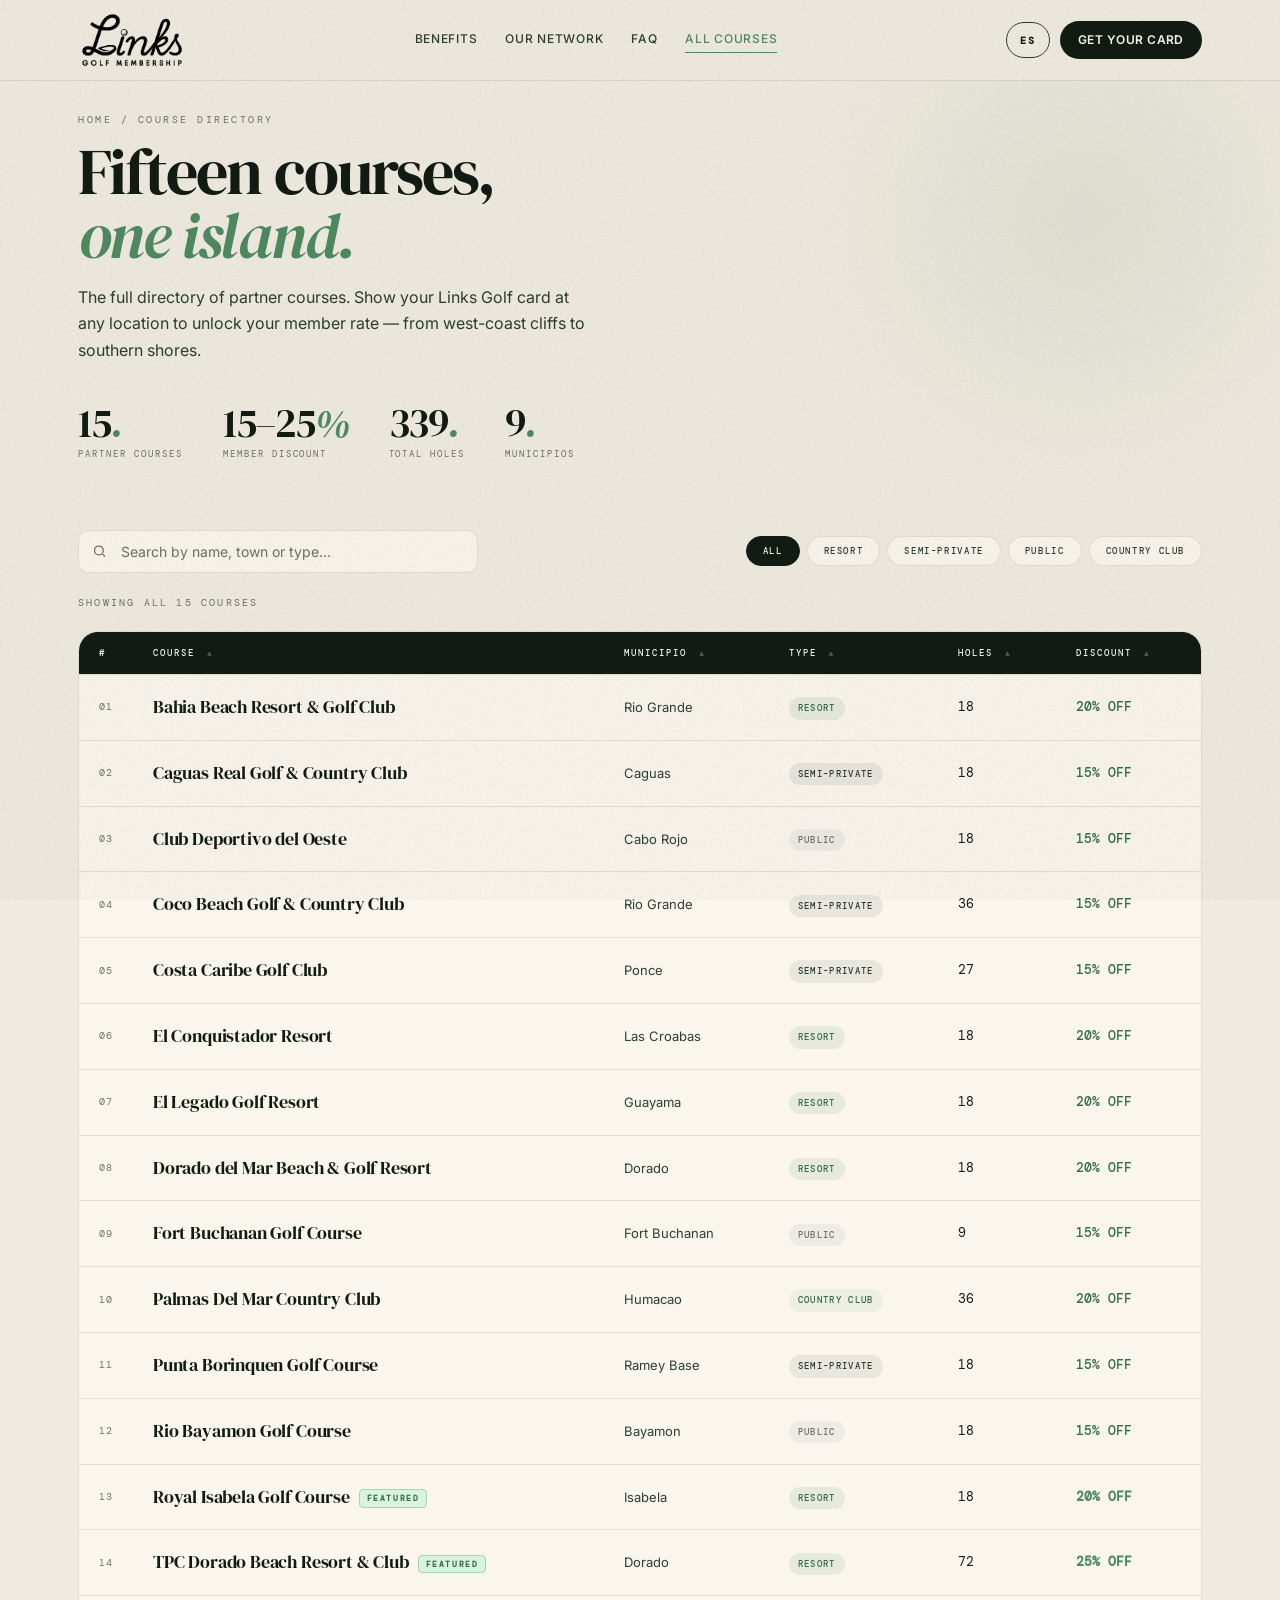
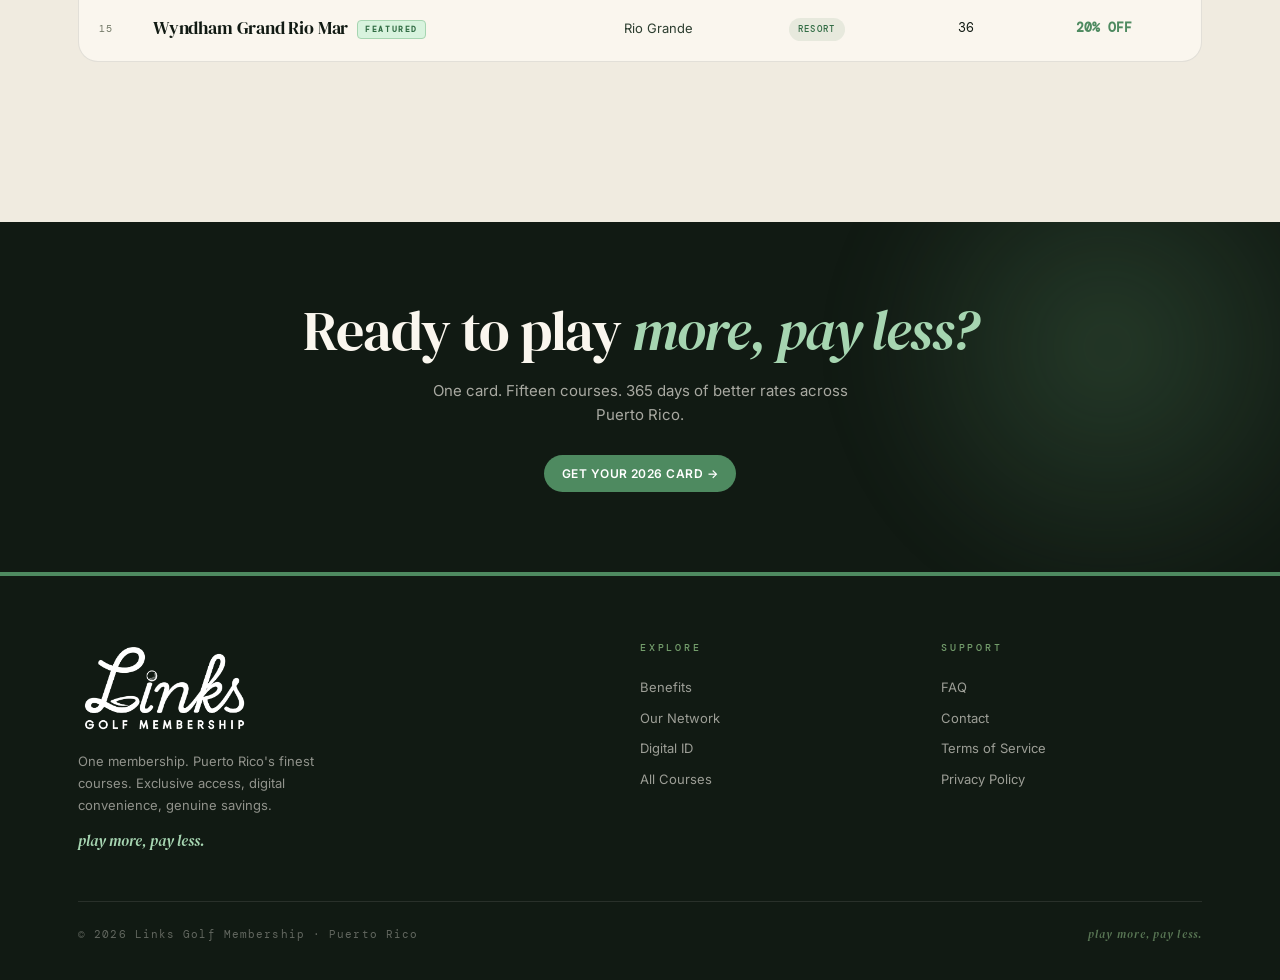
==== courses.html @ b8ec5606 "Tighten page-head spacing and note Stripe billing_details TODO - faq.html, courses.html: shrink .pag" ====
<!DOCTYPE html>
<html lang="en" data-i18n-title="doc.title.courses">
<head>
<meta charset="UTF-8"/>
<meta name="viewport" content="width=device-width, initial-scale=1, viewport-fit=cover"/>
<title>Courses · Links Golf Membership</title>
<link rel="preconnect" href="https://fonts.googleapis.com"/>
<link rel="preconnect" href="https://fonts.gstatic.com" crossorigin/>
<link href="https://fonts.googleapis.com/css2?family=DM+Serif+Display:ital@0;1&family=Inter:wght@300;400;500;600;700&family=DM+Mono:wght@400;500&display=swap" rel="stylesheet"/>
<link rel="stylesheet" href="mobile.css"/>
<style>
:root {
  --bg:         #f0ebe0;
  --bg2:        #e8e1d3;
  --cream:      #faf6ee;
  --ink:        #111a13;
  --ink-soft:   #2d3e30;
  --muted:      #6b7260;
  --line:       rgba(17,26,19,.10);
  --sage:       oklch(58% 0.09 152);
  --sage-2:     oklch(48% 0.09 152);
  --sage-light: oklch(83% 0.07 152);
  --sage-pale:  oklch(94% 0.04 152);
  --radius:     12px;
  --radius-lg:  20px;
  --f-display:  "DM Serif Display", Georgia, serif;
  --f-sans:     "Inter", system-ui, sans-serif;
  --f-mono:     "DM Mono", ui-monospace, monospace;
}
*,*::before,*::after { box-sizing: border-box; }
html,body { margin: 0; padding: 0; }
html { scroll-behavior: smooth; overflow-x: hidden; }
body { font-family: var(--f-sans); background: var(--bg); color: var(--ink); font-size: 15px; line-height: 1.6; overflow-x: hidden; -webkit-font-smoothing: antialiased; }
body::after { content: ""; position: fixed; inset: 0; pointer-events: none; z-index: 9999; opacity: .045; mix-blend-mode: multiply; background-image: url("data:image/svg+xml;utf8,<svg xmlns='http://www.w3.org/2000/svg' width='400' height='400'><filter id='n'><feTurbulence type='fractalNoise' baseFrequency='0.4' numOctaves='2' stitchTiles='stitch'/><feColorMatrix values='0 0 0 0 0 0 0 0 0 0 0 0 0 0 0 0 0 0 0.9 0'/></filter><rect width='100%' height='100%' filter='url(%23n)'/></svg>"); background-size: 400px 400px; }
h1,h2,h3,h4 { font-family: var(--f-display); font-weight: 400; letter-spacing: -.02em; color: var(--ink); margin: 0; text-wrap: balance; }
a { color: inherit; text-decoration: none; }
.wrap { max-width: 1180px; margin: 0 auto; padding: 0 28px; }
@media (max-width: 600px) { .wrap { padding: 0 18px; } }

/* NAV */
.nav { position: fixed; top: 0; left: 0; right: 0; z-index: 100; background: var(--bg); border-bottom: 1px solid var(--line); }
body { padding-top: 80px; }
.nav-inner { display: flex; align-items: center; justify-content: space-between; height: 80px; }
@media (max-width:600px) { body { padding-top: 68px; } .nav-inner { height: 68px; } }
.logo-img { height: 60px; width: auto; display: block; max-width: 240px; object-fit: contain; }
@media (max-width:600px) { .logo-img { height: 48px; max-width: 200px; } }
.footer-brand-img { height: 96px; width: auto; display: block; object-fit: contain; margin-bottom: 14px; }
@media (max-width:600px) { .footer-brand-img { height: 76px; } }
.logo { font-family: var(--f-display); font-size: 22px; letter-spacing: -.01em; display: flex; align-items: center; gap: 11px; }
.logo-mark { width: 32px; height: 32px; border-radius: 50%; background: var(--sage); display: flex; align-items: center; justify-content: center; box-shadow: 0 0 0 2px rgba(255,255,255,.5), 0 2px 8px rgba(17,26,19,.2); flex-shrink: 0; }
.logo-mark svg { width: 16px; height: 16px; fill: none; stroke: white; stroke-width: 2; stroke-linecap: round; stroke-linejoin: round; }
.nav-links { display: flex; gap: 28px; }
.nav-links a { font-size: 12px; font-weight: 500; color: var(--ink-soft); letter-spacing: .06em; text-transform: uppercase; transition: color .2s; position: relative; padding-bottom: 2px; }
.nav-links a:hover { color: var(--sage); }
.nav-links a.active { color: var(--sage); }
.nav-links a.active::after { content: ""; position: absolute; left: 0; right: 0; bottom: -2px; height: 1px; background: var(--sage); }
.btn { display: inline-flex; align-items: center; gap: 8px; padding: 9px 18px; border-radius: 999px; font-family: var(--f-sans); font-size: 12px; font-weight: 600; letter-spacing: .04em; text-transform: uppercase; cursor: pointer; border: none; transition: all .2s ease; }
.btn-primary { background: var(--ink); color: var(--cream); }
.btn-primary:hover { background: var(--sage-2); transform: translateY(-1px); }
.btn-outline { background: transparent; color: var(--ink); border: 1px solid var(--ink); }
.btn-outline:hover { background: var(--ink); color: var(--cream); }
.lang-toggle { background: transparent; border: 1px solid var(--ink-soft); color: var(--ink); padding: 5px 10px; border-radius: 999px; font-family: var(--f-mono); font-size: 10px; font-weight: 600; letter-spacing: .14em; cursor: pointer; transition: all .2s ease; }
.lang-toggle:hover { background: var(--ink); color: var(--cream); border-color: var(--ink); }
.eyebrow { font-family: var(--f-mono); font-size: 13px; letter-spacing: .28em; text-transform: uppercase; color: var(--sage); font-weight: 600; }
.mobile-toggle { display: none; background: none; border: 0; padding: 8px; cursor: pointer; }
.mobile-toggle svg { width: 20px; height: 20px; stroke: var(--ink); }
.mobile-panel { display: none; position: absolute; top: 68px; left: 0; right: 0; background: var(--bg); border-bottom: 1px solid var(--line); padding: 18px 24px; flex-direction: column; gap: 16px; }
.mobile-panel a { font-size: 17px; font-family: var(--f-display); }
.mobile-panel.open { display: flex; }
@media (max-width: 860px) { .nav-links { display: none; } .mobile-toggle { display: inline-flex; } }

/* PAGE HEAD */
.page-head { padding: 32px 0 24px; position: relative; overflow: hidden; }
@media (max-width:860px) { .page-head { padding: 20px 0 16px; } }
.page-head::before { content: ""; position: absolute; right: -8%; top: -40%; width: 600px; height: 600px; border-radius: 50%; background: radial-gradient(circle, rgba(88,140,98,.1), transparent 65%); pointer-events: none; }
.crumbs { font-family: var(--f-mono); font-size: 10px; letter-spacing: .25em; text-transform: uppercase; color: var(--muted); margin-bottom: 12px; }
.crumbs a:hover { color: var(--sage); }
.page-head h1 { font-size: clamp(36px, 5vw, 64px); line-height: 1.0; letter-spacing: -.03em; position: relative; z-index: 2; }
.page-head h1 em { color: var(--sage); font-style: italic; }
.page-head p { font-size: 16px; color: var(--ink-soft); max-width: 520px; margin: 16px 0 0; position: relative; z-index: 2; line-height: 1.65; }

.stats-strip { display: flex; gap: 40px; margin-top: 40px; flex-wrap: wrap; position: relative; z-index: 2; }
.stat .n { font-family: var(--f-display); font-size: 40px; line-height: 1; letter-spacing: -.03em; }
.stat .n em { color: var(--sage); font-style: italic; }
.stat .l { font-family: var(--f-mono); font-size: 9px; letter-spacing: .22em; color: var(--muted); text-transform: uppercase; margin-top: 4px; }

/* TOOLBAR */
.toolbar { display: flex; justify-content: space-between; align-items: center; gap: 18px; margin: 36px 0 22px; flex-wrap: wrap; }
.search { position: relative; flex: 1; max-width: 400px; min-width: 220px; }
.search input { width: 100%; padding: 12px 16px 12px 42px; border-radius: 10px; background: var(--cream); border: 1px solid var(--line); font-family: var(--f-sans); font-size: 14px; color: var(--ink); transition: border-color .2s; outline: none; }
.search input:focus { border-color: var(--sage); }
.search input::placeholder { color: var(--muted); }
.search svg { position: absolute; left: 14px; top: 50%; transform: translateY(-50%); color: var(--muted); }
.pills { display: flex; gap: 7px; flex-wrap: wrap; }
.pill { padding: 8px 16px; border-radius: 999px; background: var(--cream); border: 1px solid var(--line); font-family: var(--f-mono); font-size: 9px; letter-spacing: .18em; text-transform: uppercase; font-weight: 500; cursor: pointer; transition: all .2s; color: var(--ink-soft); }
.pill:hover { border-color: var(--ink); color: var(--ink); }
.pill.on { background: var(--ink); color: var(--cream); border-color: var(--ink); }

.count-label { font-family: var(--f-mono); font-size: 10px; letter-spacing: .22em; color: var(--muted); text-transform: uppercase; margin-bottom: 20px; }

/* TABLE */
.dir { background: var(--cream); border: 1px solid var(--line); border-radius: var(--radius-lg); overflow: hidden; }
.dir table { width: 100%; border-collapse: collapse; font-size: 14px; }
.dir thead tr { background: var(--ink); color: var(--cream); }
.dir thead th { text-align: left; padding: 14px 20px; font-family: var(--f-mono); font-size: 9px; letter-spacing: .22em; text-transform: uppercase; font-weight: 500; }
.dir thead th.sortable { cursor: pointer; user-select: none; transition: color .15s; }
.dir thead th.sortable:hover { color: var(--sage-light); }
.dir thead th .arrow { display: inline-block; margin-left: 5px; opacity: .3; font-size: 8px; transition: opacity .15s, transform .15s; }
.dir thead th.sorted .arrow { opacity: 1; color: var(--sage-light); }
.dir thead th.sorted.desc .arrow { transform: rotate(180deg); }
.dir tbody tr { border-top: 1px solid var(--line); transition: background .2s; }
.dir tbody tr:hover { background: var(--bg); }
.dir td { padding: 18px 20px; vertical-align: middle; }
.dir td.num { font-family: var(--f-mono); font-size: 10px; color: var(--muted); letter-spacing: .1em; width: 52px; }
.dir td.name { font-family: var(--f-display); font-size: 18px; letter-spacing: -.01em; }
.dir td.name .featured-tag { display: inline-block; margin-left: 9px; font-family: var(--f-mono); font-size: 8px; letter-spacing: .2em; text-transform: uppercase; background: var(--sage-pale); color: var(--sage-2); border: 1px solid var(--sage-light); padding: 2px 7px; border-radius: 4px; vertical-align: middle; font-weight: 600; }
.dir td.loc { color: var(--ink-soft); font-size: 13px; }
.dir td.off { font-family: var(--f-mono); font-weight: 500; color: var(--sage-2); font-size: 13px; }
.dir tr.featured td.off { color: var(--sage); font-weight: 700; }

.type-badge { display: inline-flex; padding: 4px 9px; border-radius: 999px; font-family: var(--f-mono); font-size: 9px; letter-spacing: .15em; text-transform: uppercase; font-weight: 500; }
.type-Resort        { background: rgba(88,140,98,.12);  color: var(--sage-2); }
.type-Semi-Private  { background: rgba(17,26,19,.07);   color: var(--ink-soft); }
.type-Public        { background: rgba(17,26,19,.05);   color: var(--muted); }
.type-Country-Club  { background: rgba(88,140,98,.08);  color: var(--sage-2); }

.empty-msg { padding: 56px 20px; text-align: center; color: var(--muted); font-family: var(--f-mono); font-size: 12px; letter-spacing: .18em; text-transform: uppercase; display: none; }

/* Mobile card view */
@media (max-width: 700px) {
  .dir thead { display: none; }
  .dir, .dir tbody, .dir tr, .dir td { display: block; width: 100%; }
  .dir { background: transparent; border: none; border-radius: 0; }
  .dir tbody tr { background: var(--cream); border: 1px solid var(--line); border-radius: 14px; margin-bottom: 10px; padding: 14px 16px; }
  .dir tbody tr:hover { background: var(--cream); }
  .dir td { padding: 5px 0; border-top: none; display: flex; justify-content: space-between; align-items: center; gap: 10px; font-size: 13px; }
  .dir td::before { content: attr(data-l); font-family: var(--f-mono); font-size: 9px; letter-spacing: .2em; color: var(--muted); text-transform: uppercase; }
  .dir td.num { width: auto; }
  .dir td.name { font-size: 16px; padding-top: 8px; border-top: 1px solid var(--line); margin-top: 4px; flex-direction: column; align-items: flex-start; }
  .dir td.name::before { display: none; }
}

/* CTA BANNER */
.cta-banner { margin-top: 100px; padding: 80px 0; background: var(--ink); color: var(--cream); position: relative; overflow: hidden; }
.cta-banner::before { content: ""; position: absolute; right: -10%; top: -50%; width: 600px; height: 600px; background: radial-gradient(circle, rgba(88,140,98,.28), transparent 60%); filter: blur(30px); pointer-events: none; }
.cta-banner .wrap { position: relative; z-index: 2; text-align: center; }
.cta-banner h2 { font-size: clamp(30px, 4.5vw, 56px); color: var(--cream); line-height: 1.05; }
.cta-banner h2 em { color: var(--sage-light); font-style: italic; }
.cta-banner p { color: rgba(250,246,238,.65); margin: 18px auto 28px; max-width: 440px; font-size: 15px; }

/* FOOTER */
footer { background: var(--ink); color: var(--cream); padding: 64px 0 36px; border-top: 4px solid var(--sage); }
.footer-grid { display: grid; grid-template-columns: 2fr 1fr 1fr; gap: 40px; margin-bottom: 48px; }
@media (max-width: 700px) { .footer-grid { grid-template-columns: 1fr 1fr; } }
.footer-brand h3 { color: var(--cream); font-size: 30px; margin-bottom: 12px; letter-spacing: -.02em; }
.footer-brand h3 em { color: var(--sage-light); font-style: italic; }
.footer-brand p { color: rgba(250,246,238,.55); font-size: 13px; max-width: 280px; line-height: 1.7; }
.footer-brand .tagline { font-family: var(--f-display); font-style: italic; color: var(--sage-light); font-size: 15px; margin-top: 10px; }
footer h4 { font-family: var(--f-mono); color: rgba(140,190,130,.8); font-size: 10px; letter-spacing: .28em; text-transform: uppercase; margin-bottom: 16px; font-weight: 500; }
footer a { display: block; color: rgba(250,246,238,.6); padding: 5px 0; font-size: 13px; transition: color .2s; }
footer a:hover { color: var(--sage-light); }
.footer-bot { display: flex; justify-content: space-between; border-top: 1px solid rgba(250,246,238,.1); padding-top: 24px; color: rgba(250,246,238,.35); font-size: 11px; font-family: var(--f-mono); letter-spacing: .1em; }
@media (max-width: 600px) { .footer-bot { flex-direction: column; gap: 10px; } }
</style>
</head>
<body>

<nav class="nav">
  <div class="wrap nav-inner">
    <a href="index.html" class="logo" aria-label="Links Golf Membership - Home">
      <img class="logo-img" src="images/links-golf-membership-3.png" alt="Links Golf Membership"/>
    </a>
    <div class="nav-links">
      <a href="index.html#benefits" data-i18n="nav.benefits">Benefits</a>
      <a href="index.html#network" data-i18n="nav.network">Our Network</a>
      <a href="faq.html" data-i18n="nav.faq">FAQ</a>
      <a href="courses.html" class="active" data-i18n="nav.courses">All Courses</a>
    </div>
    <div class="nav-cta" style="display:flex;align-items:center;gap:10px;">
      <button class="lang-toggle" data-lang-toggle type="button" aria-label="Switch language">EN</button>
      <a href="index.html#join" class="btn btn-primary" data-i18n="nav.cta">Get Your Card</a>
      <button class="mobile-toggle" id="navToggle" aria-label="Menu">
        <svg viewBox="0 0 24 24" fill="none" stroke-width="2">
          <path id="menuOpen" d="M4 6h16M4 12h16M4 18h16" stroke-linecap="round"/>
          <path id="menuClose" d="M6 18L18 6M6 6l12 12" stroke-linecap="round" style="display:none"/>
        </svg>
      </button>
    </div>
  </div>
  <div class="mobile-panel" id="mobilePanel">
    <a href="index.html#benefits" data-i18n="nav.benefits">Benefits</a>
    <a href="index.html#network" data-i18n="nav.network">Our Network</a>
    <a href="faq.html" data-i18n="nav.faq">FAQ</a>
    <a href="courses.html" data-i18n="nav.courses">All Courses</a>
    <a href="index.html#join" class="btn btn-primary" style="width:fit-content;margin-top:4px;" data-i18n="nav.cta">Get Your Card</a>
  </div>
</nav>

<section class="page-head">
  <div class="wrap">
    <div class="crumbs"><a href="index.html" data-i18n="crumb.home">Home</a> / <span data-i18n="courses.crumb">Course Directory</span></div>
    <h1 data-i18n="courses.h1">Fifteen courses,<br/><em>one island.</em></h1>
    <p data-i18n="courses.intro">The full directory of partner courses. Show your Links Golf card at any location to unlock your member rate — from west-coast cliffs to southern shores.</p>
    <div class="stats-strip">
      <div class="stat"><div class="n">15<em>.</em></div><div class="l" data-i18n="courses.stat.1">Partner Courses</div></div>
      <div class="stat"><div class="n">15–25<em>%</em></div><div class="l" data-i18n="courses.stat.2">Member Discount</div></div>
      <div class="stat"><div class="n">339<em>.</em></div><div class="l" data-i18n="courses.stat.3">Total Holes</div></div>
      <div class="stat"><div class="n">9<em>.</em></div><div class="l" data-i18n="courses.stat.4">Municipios</div></div>
    </div>
  </div>
</section>

<section style="padding: 8px 0 60px;">
  <div class="wrap">
    <div class="toolbar">
      <div class="search">
        <svg width="15" height="15" viewBox="0 0 24 24" fill="none" stroke="currentColor" stroke-width="2"><circle cx="11" cy="11" r="7"/><path d="m21 21-4.3-4.3"/></svg>
        <!-- FIX: data-i18n-attr wires the placeholder to the i18n system -->
        <input id="searchInput" type="text"
          placeholder="Search by name, town or type…"
          data-i18n-attr="courses.search.placeholder|placeholder"/>
      </div>
      <div class="pills" id="filterPills">
        <button class="pill on" data-f="all" data-i18n="courses.pill.all">All</button>
        <button class="pill" data-f="Resort" data-i18n="courses.pill.resort">Resort</button>
        <button class="pill" data-f="Semi-Private" data-i18n="courses.pill.semi">Semi-Private</button>
        <button class="pill" data-f="Public" data-i18n="courses.pill.public">Public</button>
        <button class="pill" data-f="Country Club" data-i18n="courses.pill.club">Country Club</button>
      </div>
    </div>
    <div class="count-label" id="countLabel">Showing all 15 courses</div>

    <div class="dir">
      <table>
        <thead>
          <tr id="headRow">
            <th>#</th>
            <th class="sortable" data-sort="name"><span data-i18n="courses.th.course">Course</span> <span class="arrow">▲</span></th>
            <th class="sortable" data-sort="loc"><span data-i18n="courses.th.muni">Municipio</span> <span class="arrow">▲</span></th>
            <th class="sortable" data-sort="type"><span data-i18n="courses.th.type">Type</span> <span class="arrow">▲</span></th>
            <th class="sortable" data-sort="holes"><span data-i18n="courses.th.holes">Holes</span> <span class="arrow">▲</span></th>
            <th class="sortable" data-sort="off"><span data-i18n="courses.th.discount">Discount</span> <span class="arrow">▲</span></th>
          </tr>
        </thead>
        <tbody id="rows"></tbody>
      </table>
      <div class="empty-msg" id="emptyMsg" data-i18n="courses.empty">No courses match your search.</div>
    </div>
  </div>
</section>

<section class="cta-banner">
  <div class="wrap">
    <h2 data-i18n="courses.cta.h2">Ready to play <em>more, pay less?</em></h2>
    <p data-i18n="courses.cta.p">One card. Fifteen courses. 365 days of better rates across Puerto Rico.</p>
    <a href="index.html#join" class="btn" style="background:var(--sage);color:white;margin:0 auto;" data-i18n="courses.cta.btn">Get your 2026 card →</a>
  </div>
</section>

<footer>
  <div class="wrap">
    <div class="footer-grid">
      <div class="footer-brand">
        <img class="footer-brand-img" src="images/links-golf-membership-4.png" alt="Links Golf Membership"/>
        <p data-i18n="footer.brand.p">One membership. Puerto Rico's finest courses. Exclusive access, digital convenience, genuine savings.</p>
        <div class="tagline" data-i18n="footer.signature">play more, pay less.</div>
      </div>
      <div>
        <h4 data-i18n="footer.col.explore">Explore</h4>
        <a href="index.html#benefits" data-i18n="nav.benefits">Benefits</a>
        <a href="index.html#network" data-i18n="footer.link.network">Our Network</a>
        <a href="index.html#card" data-i18n="nav.card">Digital ID</a>
        <a href="courses.html" data-i18n="nav.courses">All Courses</a>
      </div>
      <div>
        <h4 data-i18n="footer.col.support">Support</h4>
        <a href="faq.html" data-i18n="nav.faq">FAQ</a>
        <a href="mailto:hello@linksgolf.pr" data-i18n="footer.link.contact">Contact</a>
        <a href="#" data-i18n="footer.link.terms">Terms of Service</a>
        <a href="#" data-i18n="footer.link.privacy">Privacy Policy</a>
      </div>
    </div>
    <div class="footer-bot">
      <span data-i18n="footer.copyright">© 2026 Links Golf Membership · Puerto Rico</span>
      <span style="font-family:var(--f-display);font-style:italic;color:rgba(160,210,150,.5);" data-i18n="footer.signature">play more, pay less</span>
    </div>
  </div>
</footer>

<script>
const COURSES = [
  { name:"Bahia Beach Resort & Golf Club",       loc:"Rio Grande",    type:"Resort",        holes:18, off:20, featured:false },
  { name:"Caguas Real Golf & Country Club",      loc:"Caguas",        type:"Semi-Private",  holes:18, off:15, featured:false },
  { name:"Club Deportivo del Oeste",             loc:"Cabo Rojo",     type:"Public",        holes:18, off:15, featured:false },
  { name:"Coco Beach Golf & Country Club",       loc:"Rio Grande",    type:"Semi-Private",  holes:36, off:15, featured:false },
  { name:"Costa Caribe Golf Club",               loc:"Ponce",         type:"Semi-Private",  holes:27, off:15, featured:false },
  { name:"El Conquistador Resort",               loc:"Las Croabas",   type:"Resort",        holes:18, off:20, featured:false },
  { name:"El Legado Golf Resort",                loc:"Guayama",       type:"Resort",        holes:18, off:20, featured:false },
  { name:"Dorado del Mar Beach & Golf Resort",   loc:"Dorado",        type:"Resort",        holes:18, off:20, featured:false },
  { name:"Fort Buchanan Golf Course",            loc:"Fort Buchanan", type:"Public",        holes:9,  off:15, featured:false },
  { name:"Palmas Del Mar Country Club",          loc:"Humacao",       type:"Country Club",  holes:36, off:20, featured:false },
  { name:"Punta Borinquen Golf Course",          loc:"Ramey Base",    type:"Semi-Private",  holes:18, off:15, featured:false },
  { name:"Rio Bayamon Golf Course",              loc:"Bayamon",       type:"Public",        holes:18, off:15, featured:false },
  { name:"Royal Isabela Golf Course",            loc:"Isabela",       type:"Resort",        holes:18, off:20, featured:true  },
  { name:"TPC Dorado Beach Resort & Club",       loc:"Dorado",        type:"Resort",        holes:72, off:25, featured:true  },
  { name:"Wyndham Grand Rio Mar",                loc:"Rio Grande",    type:"Resort",        holes:36, off:20, featured:true  },
];

const tbody       = document.getElementById('rows');
const searchInput = document.getElementById('searchInput');
const countLabel  = document.getElementById('countLabel');
const emptyMsg    = document.getElementById('emptyMsg');

let currentFilter = 'all';
let currentQuery  = '';
let sortKey       = null;
let sortDir       = 1;

function sortVal(c, key) {
  if (key === 'holes') return c.holes;
  if (key === 'off')   return c.off;
  return (c[key] || '').toLowerCase();
}

function renderRows() {
  const list = COURSES.filter(c => {
    const matchF = currentFilter === 'all' || c.type === currentFilter;
    const matchQ = !currentQuery || [c.name, c.loc, c.type].some(s => s.toLowerCase().includes(currentQuery));
    return matchF && matchQ;
  });

  if (sortKey) {
    list.sort((a, b) => {
      const va = sortVal(a, sortKey), vb = sortVal(b, sortKey);
      return va < vb ? -sortDir : va > vb ? sortDir : 0;
    });
  }

  tbody.innerHTML = list.map((c, i) => {
    const num = String(i + 1).padStart(2, '0');
    const typeCls = c.type.replace(/\s/g, '-');
    const offLabel = c.off + '% OFF';
    return `<tr class="${c.featured ? 'featured' : ''}">
      <td class="num" data-l="#">${num}</td>
      <td class="name" data-l="Course">${c.name}${c.featured ? '<span class="featured-tag">Featured</span>' : ''}</td>
      <td class="loc"  data-l="Municipio">${c.loc}</td>
      <td data-l="Type"><span class="type-badge type-${typeCls}">${c.type}</span></td>
      <td data-l="Holes" style="font-family:var(--f-mono);font-size:13px;">${c.holes}</td>
      <td class="off"  data-l="Discount">${offLabel}</td>
    </tr>`;
  }).join('');

  const total = COURSES.length;
  const i18n = window.BGC_I18N;
  const tt = (k, fallback) => (i18n && i18n.t(k)) || fallback;
  if (list.length === total) {
    countLabel.textContent = tt('courses.count.all', `Showing all {n} courses`).replace('{n}', total);
  } else {
    countLabel.textContent = tt('courses.count.filtered', `Showing {n} of {total} courses`).replace('{n}', list.length).replace('{total}', total);
  }
  emptyMsg.style.display = list.length ? 'none' : 'block';
}

document.addEventListener('bgc:ready',      () => renderRows());
document.addEventListener('bgc:langchange', () => renderRows());

document.querySelectorAll('.pill').forEach(p => {
  p.addEventListener('click', () => {
    document.querySelectorAll('.pill').forEach(x => x.classList.remove('on'));
    p.classList.add('on');
    currentFilter = p.dataset.f;
    renderRows();
  });
});

searchInput.addEventListener('input', e => {
  currentQuery = e.target.value.toLowerCase().trim();
  renderRows();
});

document.querySelectorAll('th.sortable').forEach(th => {
  th.addEventListener('click', () => {
    const key = th.dataset.sort;
    if (sortKey === key) { sortDir *= -1; }
    else { sortKey = key; sortDir = 1; }
    document.querySelectorAll('th.sortable').forEach(x => x.classList.remove('sorted', 'desc'));
    th.classList.add('sorted');
    if (sortDir === -1) th.classList.add('desc');
    renderRows();
  });
});

(function() {
  const toggle = document.getElementById('navToggle');
  const panel  = document.getElementById('mobilePanel');
  const open   = document.getElementById('menuOpen');
  const close  = document.getElementById('menuClose');
  toggle.addEventListener('click', () => {
    panel.classList.toggle('open');
    const isOpen = panel.classList.contains('open');
    open.style.display  = isOpen ? 'none' : '';
    close.style.display = isOpen ? '' : 'none';
  });
  panel.querySelectorAll('a').forEach(a => a.addEventListener('click', () => {
    panel.classList.remove('open');
    open.style.display = ''; close.style.display = 'none';
  }));
})();

renderRows();
</script>
<script src="languageManager.js" defer></script>
</body>
</html>
---- mobile.css ----
/* =========================================================
   Boricua Golf Club · Mobile enhancements
   Desktop layout is untouched. Everything here is gated on
   viewport width ≤ 768px, focused on stacking, readable
   typography, and touch-friendly controls.
   ========================================================= */

/* ------- Language toggle button (all viewports) ------- */
.lang-toggle{
  display:inline-flex; align-items:center; justify-content:center;
  min-width:44px; height:36px; padding:0 12px;
  border-radius:999px; border:1px solid var(--line);
  background:rgba(255,255,255,0.55);
  font-family:var(--f-mono); font-size:11px; font-weight:700;
  letter-spacing:.18em; color:var(--ink-soft);
  cursor:pointer;
  transition:background .2s ease, color .2s ease, border-color .2s ease;
}
.lang-toggle:hover,
.lang-toggle:focus-visible{
  background:var(--ink); color:var(--cream); border-color:var(--ink);
  outline:none;
}
.lang-toggle:active{ transform:translateY(1px); }

.nav-inner > .nav-cta{
  display:flex; align-items:center; gap:10px;
}

@media (max-width: 768px){
  /* ----- Base / typography ----- */
  body{ font-size:15px; }
  h1,h2,h3{ text-wrap:balance; }

  /* Prevent horizontal bleed from hero/map absolute positioning */
  html, body{ overflow-x:hidden; }

  /* ----- Navigation ----- */
  .nav-inner{ height:60px; }
  body{ padding-top:60px; }
  .nav-inner > .nav-cta .btn{
    padding:9px 12px; font-size:11px; letter-spacing:.04em;
  }
  .lang-toggle{ min-width:40px; height:32px; padding:0 10px; font-size:10px; }
  .logo{ font-size:16px; gap:8px; min-width:0; flex:1 1 auto; overflow:hidden; }
  .logo > span:not(.logo-mark){ white-space:nowrap; overflow:hidden; text-overflow:ellipsis; min-width:0; }
  .logo-mark{ width:28px; height:28px; flex:0 0 28px; }
  .logo-mark svg{ width:14px; height:14px; }
  .nav-inner > .nav-cta{ flex:0 0 auto; }
  .mobile-panel{
    top:60px; padding:18px 20px; gap:14px;
  }
  .mobile-panel a{ font-size:17px; }
  /* Very narrow viewports: hide the desktop CTA in the bar so the
     logo + lang toggle + hamburger don't fight for space. CTA still
     reachable inside the mobile-panel and the hero. */
  @media (max-width: 480px){
    .nav-inner > .nav-cta > .btn-primary{ display:none; }
    .logo{ font-size:16px; }
  }

  /* ----- Hero ----- */
  .hero{ padding:28px 0 20px; }
  .hero-grid{ gap:36px; }
  .headline{ font-size:clamp(36px, 10vw, 58px) !important; line-height:1; letter-spacing:-.03em; }
  .hero-sub{ font-size:15.5px; margin-bottom:28px; }
  .hero-cta{ gap:10px; }
  .hero-cta .btn{ width:100%; justify-content:center; }
  /* hero-stats removed in 2026-05-01 rework */

  .card-stage{ min-height:0; justify-content:center; }
  .m-card{ width:min(360px, 100%); }
  .mc-inner{ padding:20px !important; }
  .mc-brand{ font-size:17px; }
  .mc-name{ font-size:18px; }
  .mc-qr{ width:46px; height:46px; }

  .hero-map{ padding:24px 0 60px; min-height:0; }
  .hero-map-grid{ gap:32px; }
  .hero-map-viz{ padding:22px; aspect-ratio:16/10; }

  /* ----- Marquee ----- */
  .marquee{ padding:14px 0; }
  .marquee-track{ font-size:20px; gap:40px; }

  /* ----- Sections ----- */
  .section{ padding:56px 0; }
  .section-head{ margin-bottom:32px; }
  .section-head h2{ font-size:clamp(32px, 8vw, 48px) !important; line-height:1.02; }
  .section-head p{ font-size:15px; }

  /* Benefits — vertical list at all sizes; just tighten on mobile */
  .benefits-grid{ border-radius:16px; }
  .benefit{ padding:18px 20px !important; gap:14px !important; flex-wrap:wrap; }
  .benefit .num{ display:none; }
  .benefit .glyph{ width:40px; height:40px; }
  .benefit .glyph svg{ width:20px; height:20px; }
  .benefit h3{ font-size:18px !important; line-height:1.2; }
  .benefit .tagline-q{ width:100%; padding-left:0 !important; padding-top:8px !important; border-left:0 !important; border-top:1px solid var(--line); margin-left:0 !important; font-size:13px !important; }

  /* Network / editorial */
  .editorial{ grid-template-columns:1fr !important; gap:24px; }
  .editorial .big-num{ font-size:clamp(120px, 40vw, 180px) !important; }
  .map-wrap{ padding:24px; }
  .map-header{ flex-direction:column; align-items:flex-start; gap:12px; }
  .map-header h3{ font-size:30px; }
  .map-grid{ grid-template-columns:1fr !important; gap:24px; }
  .map-aside{ max-height:300px; }
  .pr-map{ aspect-ratio:2.3/1; }

  /* Fix 3 — Map pins: smaller dots, nudge anchor point south */
  .pin{ transform:translate(-50%, calc(-100% + 10px)); }
  .pin-dot{ width:10px; height:10px; }

  /* Card showcase */
  .card-show-grid{
    display:block !important;
    grid-template-columns:1fr !important;
    gap:40px !important;
  }
  .card-show-grid > .reveal{ width:100%; margin-bottom:40px; }
  .card-show-grid h2{ font-size:clamp(34px, 8vw, 48px) !important; }
  .card-show-grid p{ max-width:none !important; }
  /* Fix 4 — Card: remove excess blank space, clip orbit overflow */
  .card-show-grid .card-stage{ min-height:auto; width:100%; overflow:hidden; }
  #card.section{ padding:32px 0; }

  /* FAQ (home) */
  .faq-item{ padding:22px 0; }
  .faq-q{ font-size:clamp(18px, 4.5vw, 22px) !important; }
  .faq-plus{ width:34px; height:34px; }
  .faq-a{ font-size:15px; }

  /* Join */
  .join-wrap{ padding:32px 22px !important; }
  .join-grid{ grid-template-columns:1fr !important; gap:32px !important; }
  .join-left h2{ font-size:clamp(32px, 7.5vw, 44px) !important; }
  .price-card{ padding:22px; }
  .price-card .price{ font-size:52px; }
  .steps{ margin-bottom:26px; gap:4px; }
  .step{ font-size:9px; letter-spacing:.14em; padding:10px 0 12px; }
  .step .n{ margin-right:4px; }
  .form-panel{ padding:22px; }
  .form-row{ grid-template-columns:1fr !important; gap:12px; }
  .field input, .field select{ font-size:16px; padding:14px; } /* 16px prevents iOS zoom */
  .submit{ padding:16px; font-size:13px; }

  /* Footer — Fix 5: 3 columns side-by-side */
  .footer{ padding:56px 0 30px; }
  .footer-grid{ grid-template-columns:1fr 1fr 1fr !important; gap:16px !important; margin-bottom:40px; }
  .footer-brand{ grid-column:1 / -1; }
  .footer-brand h3{ font-size:32px; }
  .footer-grid h4{ font-size:10px; }
  .footer-grid a{ font-size:12px; padding:4px 0; }
  .footer-bot{ flex-direction:column; gap:10px; font-size:11px; }

  /* ----- Courses page ----- */
  .page-head{ padding:56px 0 36px; }
  .page-head h1{ font-size:clamp(40px, 10vw, 64px); }
  .page-head p{ font-size:15.5px; }
  .stats-strip{ gap:24px; margin-top:32px; }
  .stats-strip .stat .n{ font-size:32px; }
  .toolbar{ gap:14px; margin:28px 0 20px; }
  .search{ max-width:100%; min-width:0; }
  .search input{ font-size:16px; padding:14px 16px 14px 44px; }
  .pills{ gap:6px; }
  .pill{ padding:9px 14px; font-size:10px; letter-spacing:.14em; }
  .cta-banner{ margin:80px 0 0; padding:56px 0; }
  .cta-banner h2{ font-size:clamp(30px, 7vw, 44px); }

  /* ----- FAQ page ----- */
  .faq-wrap{ padding:24px 0 80px; gap:24px; grid-template-columns:1fr; }
  .side{ position:static; flex-direction:row; flex-wrap:wrap; gap:8px; top:0; }
  .side a{ padding:8px 12px; font-size:10px; }
  .group{ margin-bottom:40px; }
  .group h2{ font-size:30px; }
  .item{ padding:22px 0; }
  .q{ font-size:clamp(17px, 4.5vw, 22px) !important; }
  .plus{ width:32px; height:32px; }
  .a{ font-size:14.5px; }
  .cta{ padding:64px 0; }
  .cta h2{ font-size:clamp(30px, 7vw, 44px); }

  /* ----- Touch targets ----- */
  a, button, .btn, .pill, .faq-item summary, .item summary{
    min-height:44px; /* iOS/Android accessibility target */
  }
  .btn{ padding:14px 20px; }

  /* Hide decorative pseudo elements that can leak horizontal space */
  .page-head::before,
  .hero::before,
  .cta-banner::before,
  .join-wrap::before,
  .map-wrap::before{
    transform:scale(.6);
  }
}

/* Extra tightening below 420px */
@media (max-width: 420px){
  .headline{ font-size:clamp(32px, 11vw, 44px) !important; }
  /* Fix 2 — Stats: all 3 in one row, 339 lands to the right of 25% */
  .hero-stats{ grid-template-columns:repeat(3, 1fr); }
  .hero-stats .stat-n{ font-size:24px; }
  .section-head h2{ font-size:clamp(28px, 9vw, 40px) !important; }
  /* Fix 5 — Footer: keep 3 cols even at 420px */
  .footer-grid{ grid-template-columns:1fr 1fr 1fr !important; }
  .footer-brand{ grid-column:1 / -1; }
}

/* On very narrow screens, drop the brand text and just show the mark */
@media (max-width: 380px){
  .logo > span:not(.logo-mark){ display:none; }
}
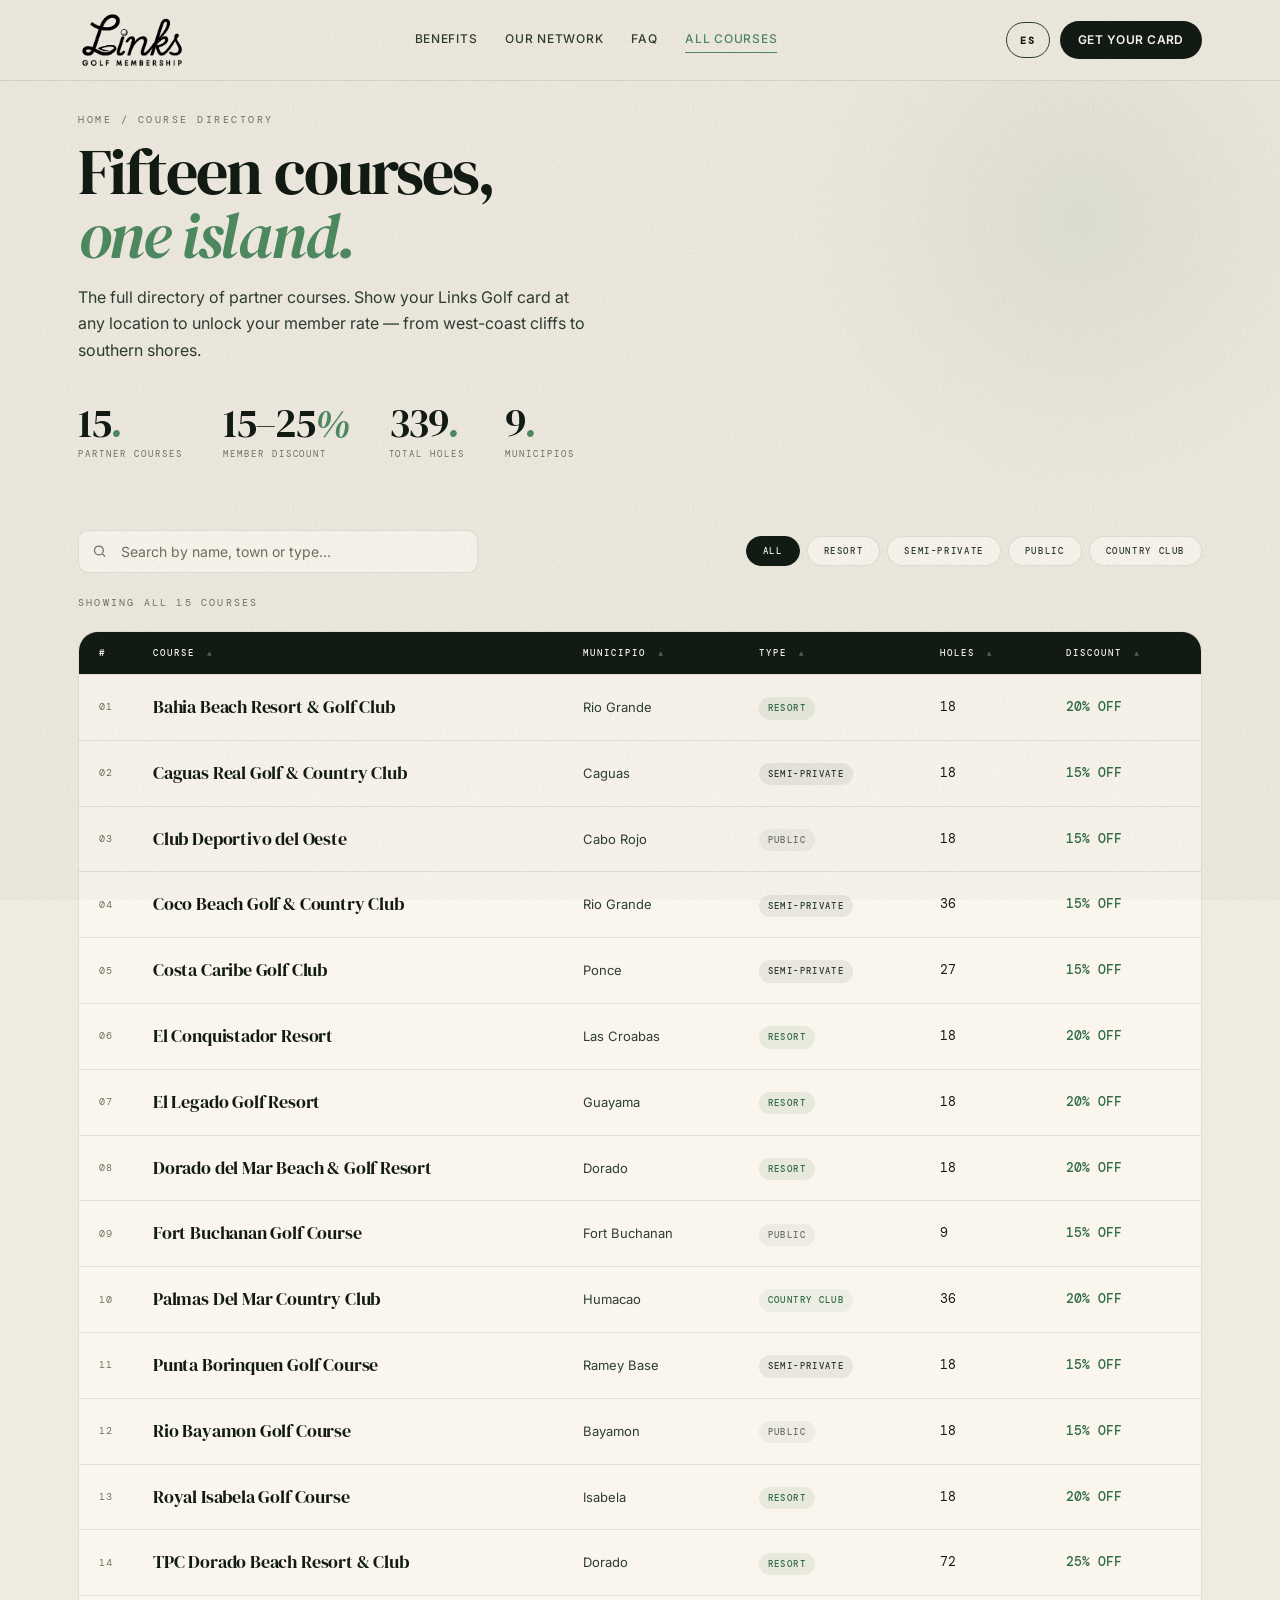
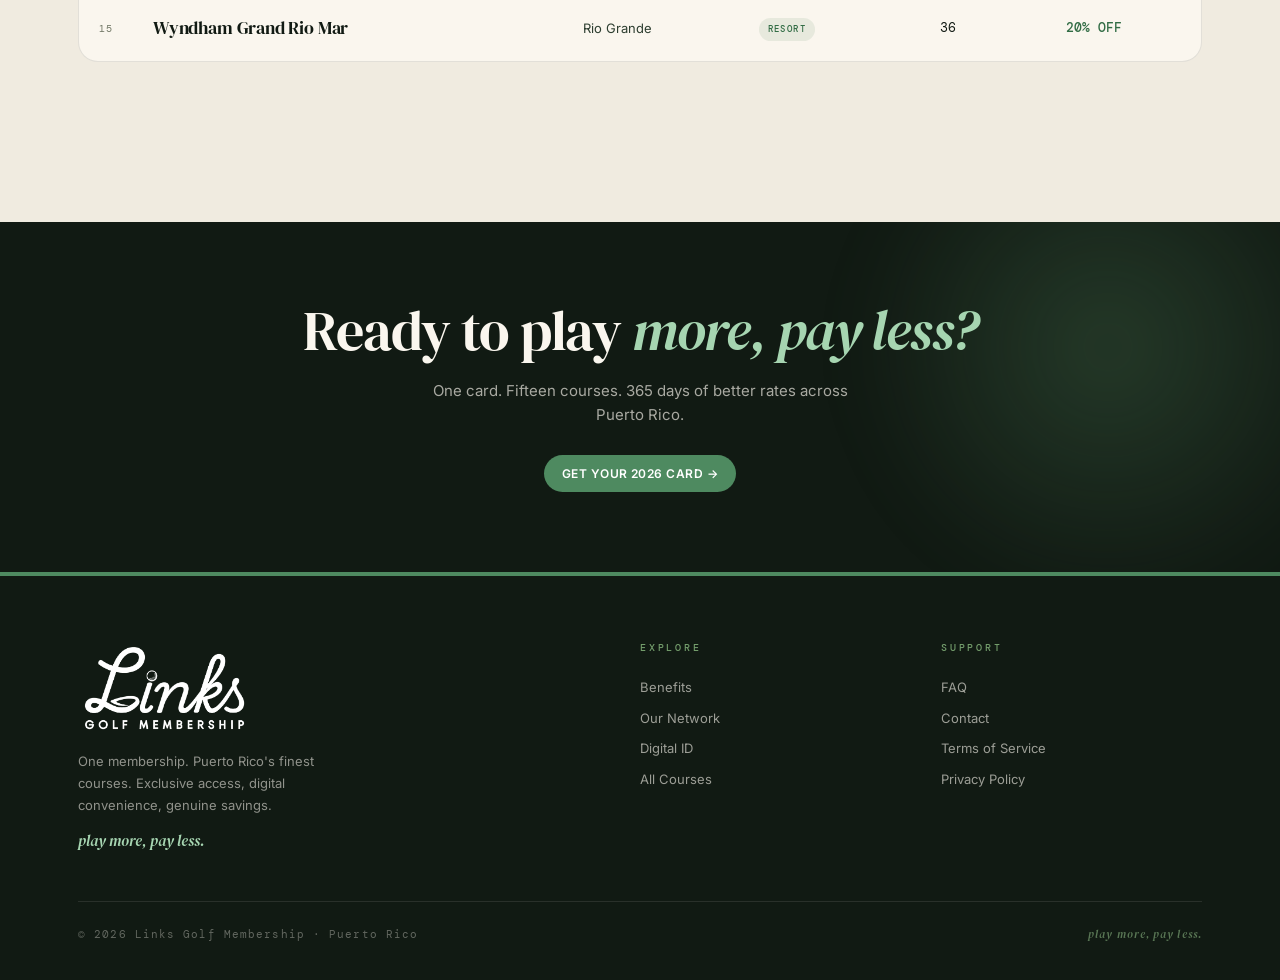
==== commit 41e929f0: "Remove course 'featured' flag and styling Drop the concept of pinning courses against each other: - " ====
--- a/courses.html
+++ b/courses.html
@@ -113,10 +113,8 @@
 .dir td { padding: 18px 20px; vertical-align: middle; }
 .dir td.num { font-family: var(--f-mono); font-size: 10px; color: var(--muted); letter-spacing: .1em; width: 52px; }
 .dir td.name { font-family: var(--f-display); font-size: 18px; letter-spacing: -.01em; }
-.dir td.name .featured-tag { display: inline-block; margin-left: 9px; font-family: var(--f-mono); font-size: 8px; letter-spacing: .2em; text-transform: uppercase; background: var(--sage-pale); color: var(--sage-2); border: 1px solid var(--sage-light); padding: 2px 7px; border-radius: 4px; vertical-align: middle; font-weight: 600; }
 .dir td.loc { color: var(--ink-soft); font-size: 13px; }
 .dir td.off { font-family: var(--f-mono); font-weight: 500; color: var(--sage-2); font-size: 13px; }
-.dir tr.featured td.off { color: var(--sage); font-weight: 700; }
 
 .type-badge { display: inline-flex; padding: 4px 9px; border-radius: 999px; font-family: var(--f-mono); font-size: 9px; letter-spacing: .15em; text-transform: uppercase; font-weight: 500; }
 .type-Resort        { background: rgba(88,140,98,.12);  color: var(--sage-2); }
@@ -289,21 +287,21 @@
 
 <script>
 const COURSES = [
-  { name:"Bahia Beach Resort & Golf Club",       loc:"Rio Grande",    type:"Resort",        holes:18, off:20, featured:false },
-  { name:"Caguas Real Golf & Country Club",      loc:"Caguas",        type:"Semi-Private",  holes:18, off:15, featured:false },
-  { name:"Club Deportivo del Oeste",             loc:"Cabo Rojo",     type:"Public",        holes:18, off:15, featured:false },
-  { name:"Coco Beach Golf & Country Club",       loc:"Rio Grande",    type:"Semi-Private",  holes:36, off:15, featured:false },
-  { name:"Costa Caribe Golf Club",               loc:"Ponce",         type:"Semi-Private",  holes:27, off:15, featured:false },
-  { name:"El Conquistador Resort",               loc:"Las Croabas",   type:"Resort",        holes:18, off:20, featured:false },
-  { name:"El Legado Golf Resort",                loc:"Guayama",       type:"Resort",        holes:18, off:20, featured:false },
-  { name:"Dorado del Mar Beach & Golf Resort",   loc:"Dorado",        type:"Resort",        holes:18, off:20, featured:false },
-  { name:"Fort Buchanan Golf Course",            loc:"Fort Buchanan", type:"Public",        holes:9,  off:15, featured:false },
-  { name:"Palmas Del Mar Country Club",          loc:"Humacao",       type:"Country Club",  holes:36, off:20, featured:false },
-  { name:"Punta Borinquen Golf Course",          loc:"Ramey Base",    type:"Semi-Private",  holes:18, off:15, featured:false },
-  { name:"Rio Bayamon Golf Course",              loc:"Bayamon",       type:"Public",        holes:18, off:15, featured:false },
-  { name:"Royal Isabela Golf Course",            loc:"Isabela",       type:"Resort",        holes:18, off:20, featured:true  },
-  { name:"TPC Dorado Beach Resort & Club",       loc:"Dorado",        type:"Resort",        holes:72, off:25, featured:true  },
-  { name:"Wyndham Grand Rio Mar",                loc:"Rio Grande",    type:"Resort",        holes:36, off:20, featured:true  },
+  { name:"Bahia Beach Resort & Golf Club",       loc:"Rio Grande",    type:"Resort",        holes:18, off:20},
+  { name:"Caguas Real Golf & Country Club",      loc:"Caguas",        type:"Semi-Private",  holes:18, off:15},
+  { name:"Club Deportivo del Oeste",             loc:"Cabo Rojo",     type:"Public",        holes:18, off:15},
+  { name:"Coco Beach Golf & Country Club",       loc:"Rio Grande",    type:"Semi-Private",  holes:36, off:15},
+  { name:"Costa Caribe Golf Club",               loc:"Ponce",         type:"Semi-Private",  holes:27, off:15},
+  { name:"El Conquistador Resort",               loc:"Las Croabas",   type:"Resort",        holes:18, off:20},
+  { name:"El Legado Golf Resort",                loc:"Guayama",       type:"Resort",        holes:18, off:20},
+  { name:"Dorado del Mar Beach & Golf Resort",   loc:"Dorado",        type:"Resort",        holes:18, off:20},
+  { name:"Fort Buchanan Golf Course",            loc:"Fort Buchanan", type:"Public",        holes:9,  off:15},
+  { name:"Palmas Del Mar Country Club",          loc:"Humacao",       type:"Country Club",  holes:36, off:20},
+  { name:"Punta Borinquen Golf Course",          loc:"Ramey Base",    type:"Semi-Private",  holes:18, off:15},
+  { name:"Rio Bayamon Golf Course",              loc:"Bayamon",       type:"Public",        holes:18, off:15},
+  { name:"Royal Isabela Golf Course",            loc:"Isabela",       type:"Resort",        holes:18, off:20},
+  { name:"TPC Dorado Beach Resort & Club",       loc:"Dorado",        type:"Resort",        holes:72, off:25},
+  { name:"Wyndham Grand Rio Mar",                loc:"Rio Grande",    type:"Resort",        holes:36, off:20},
 ];
 
 const tbody       = document.getElementById('rows');
@@ -340,9 +338,9 @@
     const num = String(i + 1).padStart(2, '0');
     const typeCls = c.type.replace(/\s/g, '-');
     const offLabel = c.off + '% OFF';
-    return `<tr class="${c.featured ? 'featured' : ''}">
+    return `<tr>
       <td class="num" data-l="#">${num}</td>
-      <td class="name" data-l="Course">${c.name}${c.featured ? '<span class="featured-tag">Featured</span>' : ''}</td>
+      <td class="name" data-l="Course">${c.name}</td>
       <td class="loc"  data-l="Municipio">${c.loc}</td>
       <td data-l="Type"><span class="type-badge type-${typeCls}">${c.type}</span></td>
       <td data-l="Holes" style="font-family:var(--f-mono);font-size:13px;">${c.holes}</td>
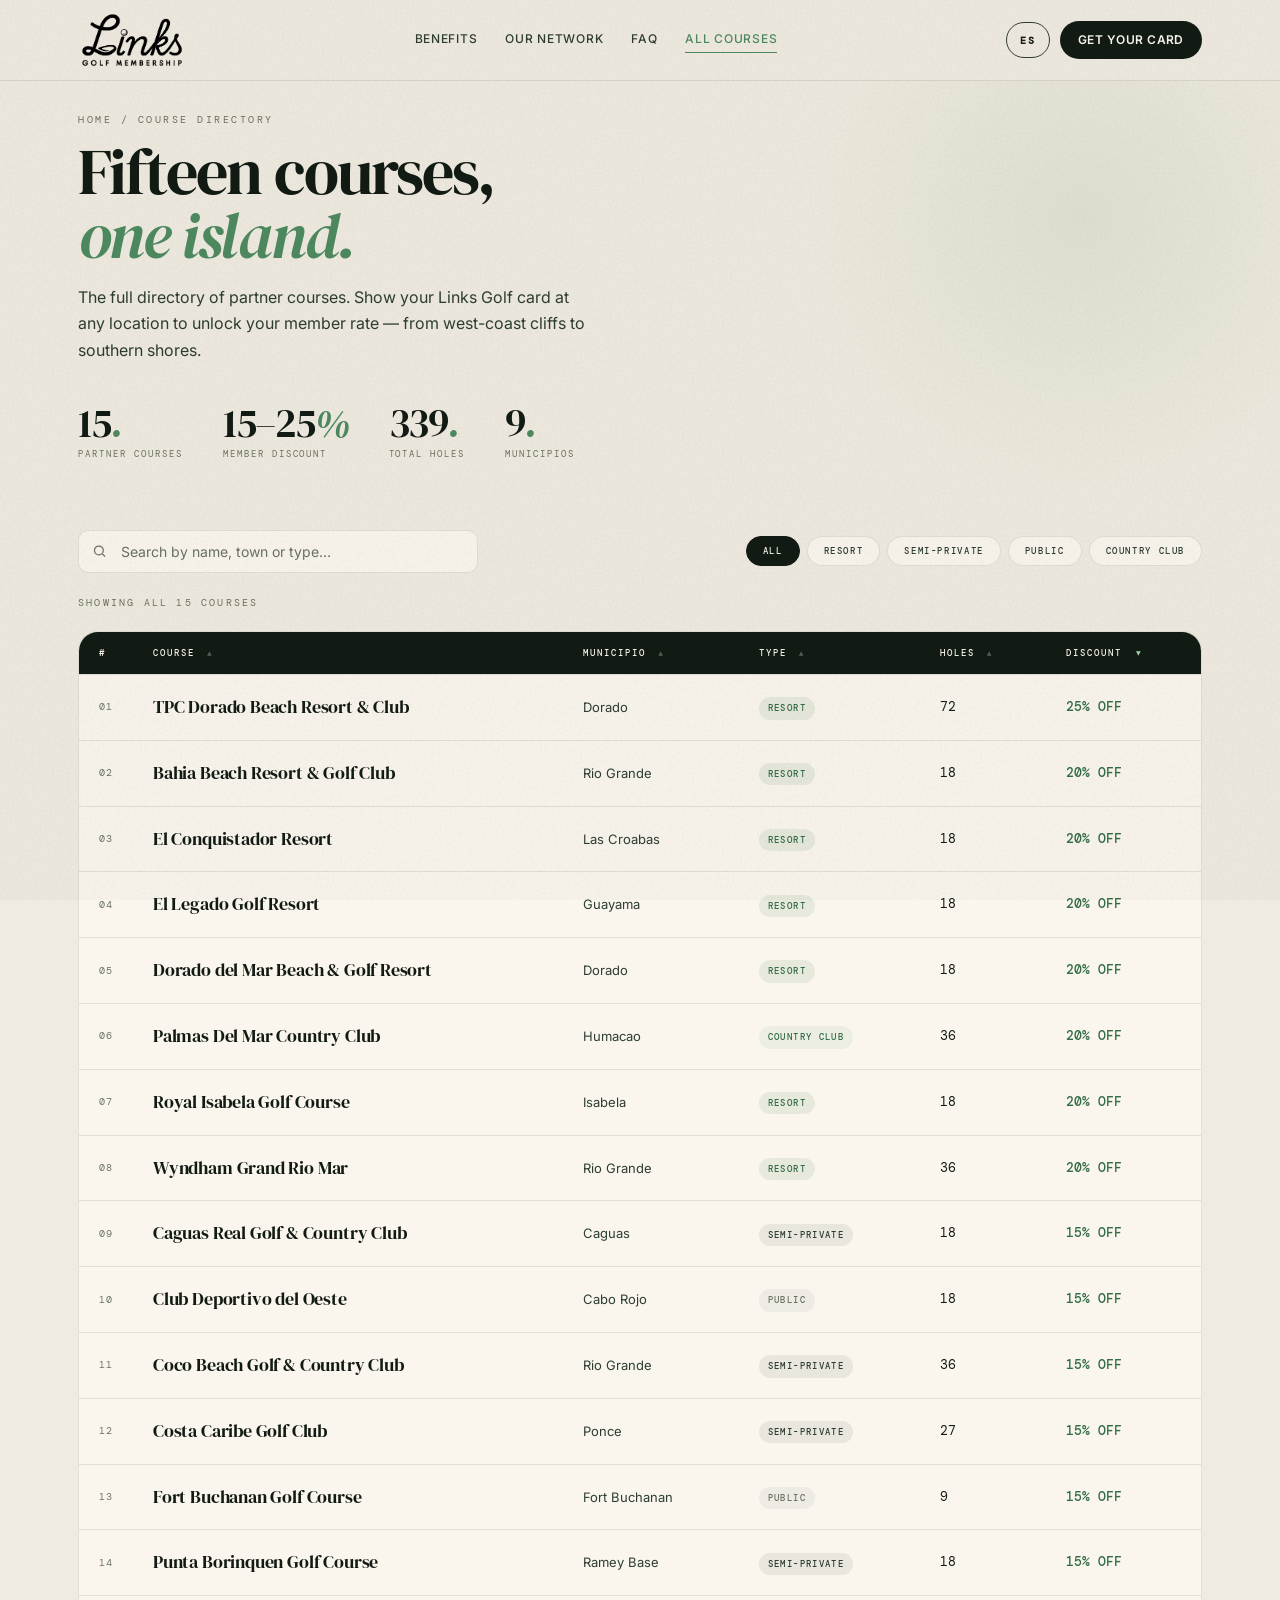
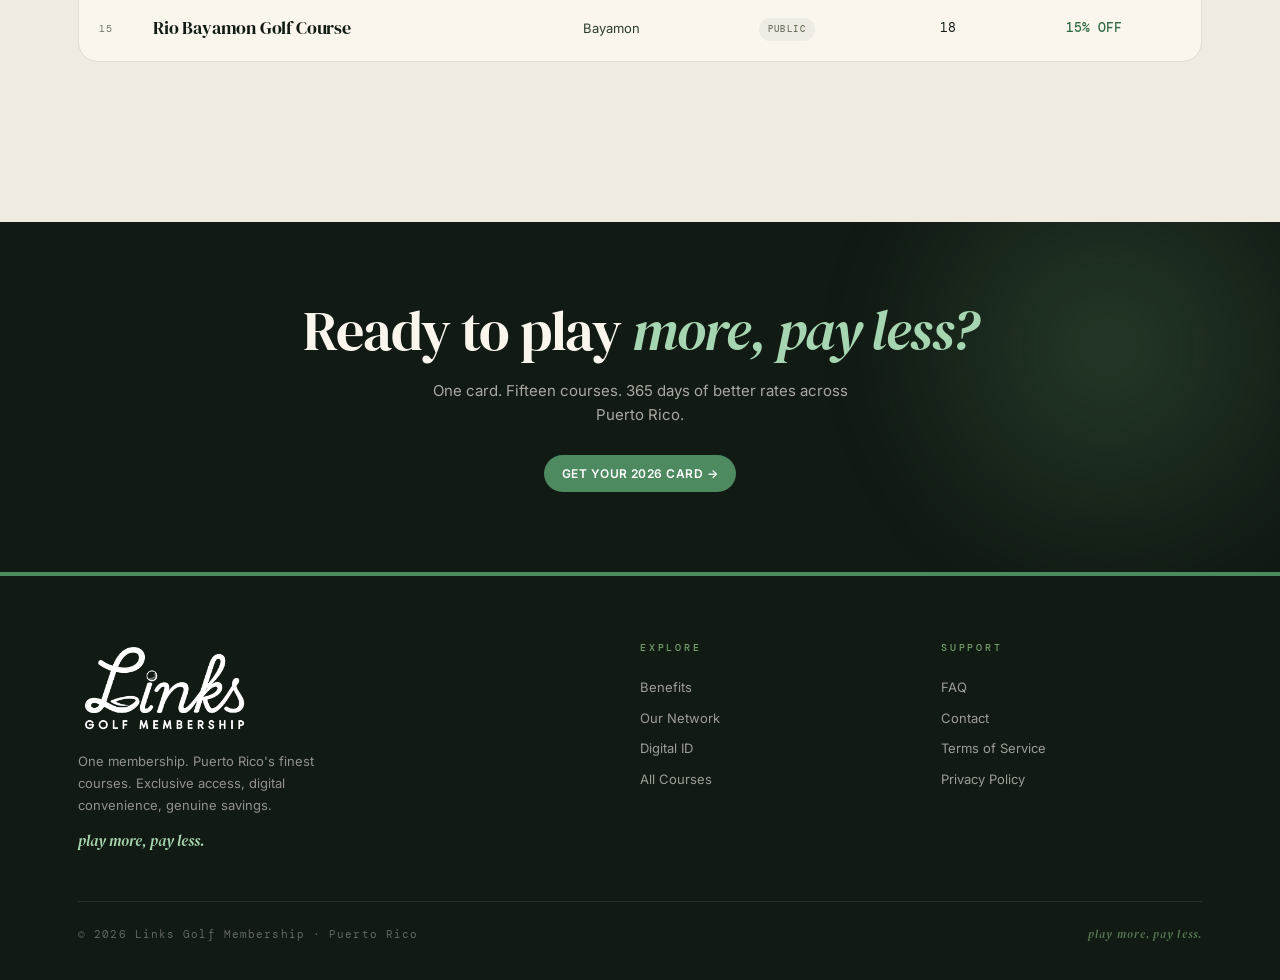
==== commit d33924df: "Default courses table sort to discount, descending Customers care most about the discount column, so" ====
--- a/courses.html
+++ b/courses.html
@@ -237,7 +237,7 @@
             <th class="sortable" data-sort="loc"><span data-i18n="courses.th.muni">Municipio</span> <span class="arrow">▲</span></th>
             <th class="sortable" data-sort="type"><span data-i18n="courses.th.type">Type</span> <span class="arrow">▲</span></th>
             <th class="sortable" data-sort="holes"><span data-i18n="courses.th.holes">Holes</span> <span class="arrow">▲</span></th>
-            <th class="sortable" data-sort="off"><span data-i18n="courses.th.discount">Discount</span> <span class="arrow">▲</span></th>
+            <th class="sortable sorted desc" data-sort="off"><span data-i18n="courses.th.discount">Discount</span> <span class="arrow">▲</span></th>
           </tr>
         </thead>
         <tbody id="rows"></tbody>
@@ -311,8 +311,8 @@
 
 let currentFilter = 'all';
 let currentQuery  = '';
-let sortKey       = null;
-let sortDir       = 1;
+let sortKey       = 'off';
+let sortDir       = -1;
 
 function sortVal(c, key) {
   if (key === 'holes') return c.holes;
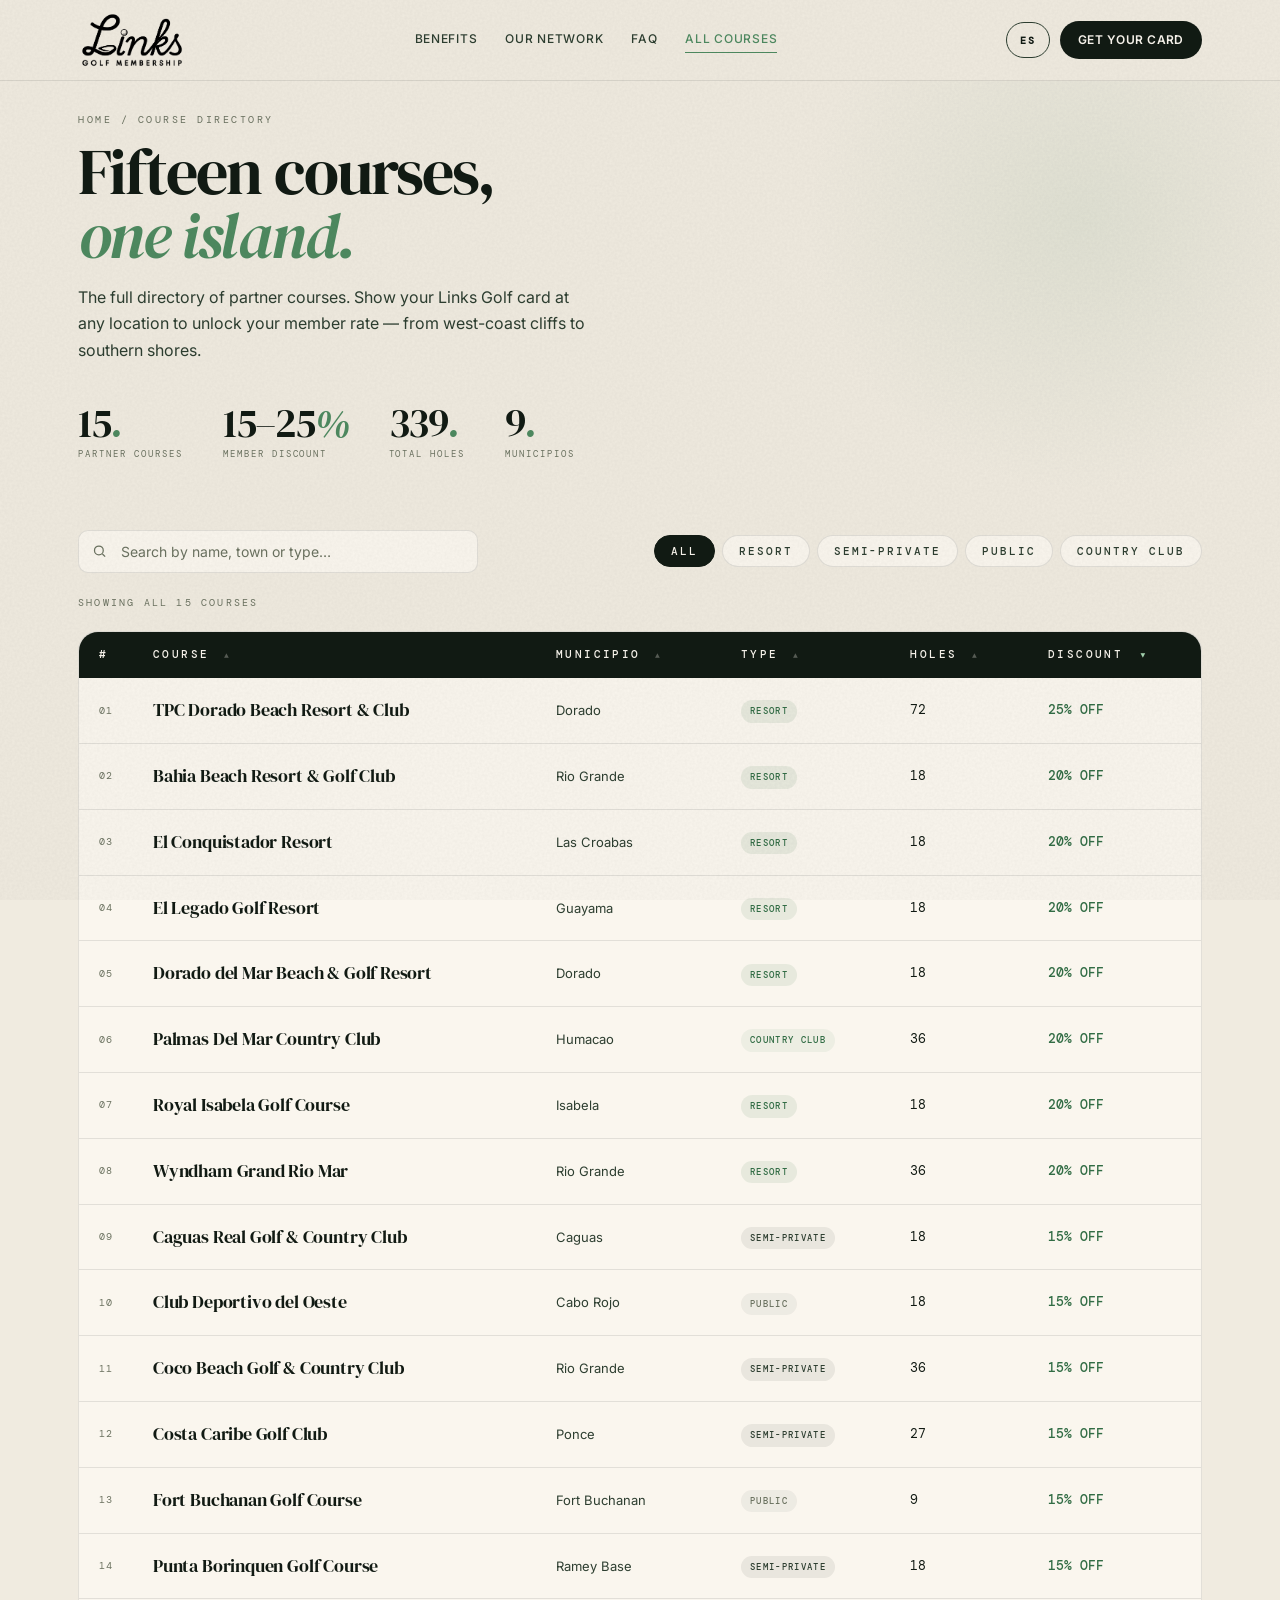
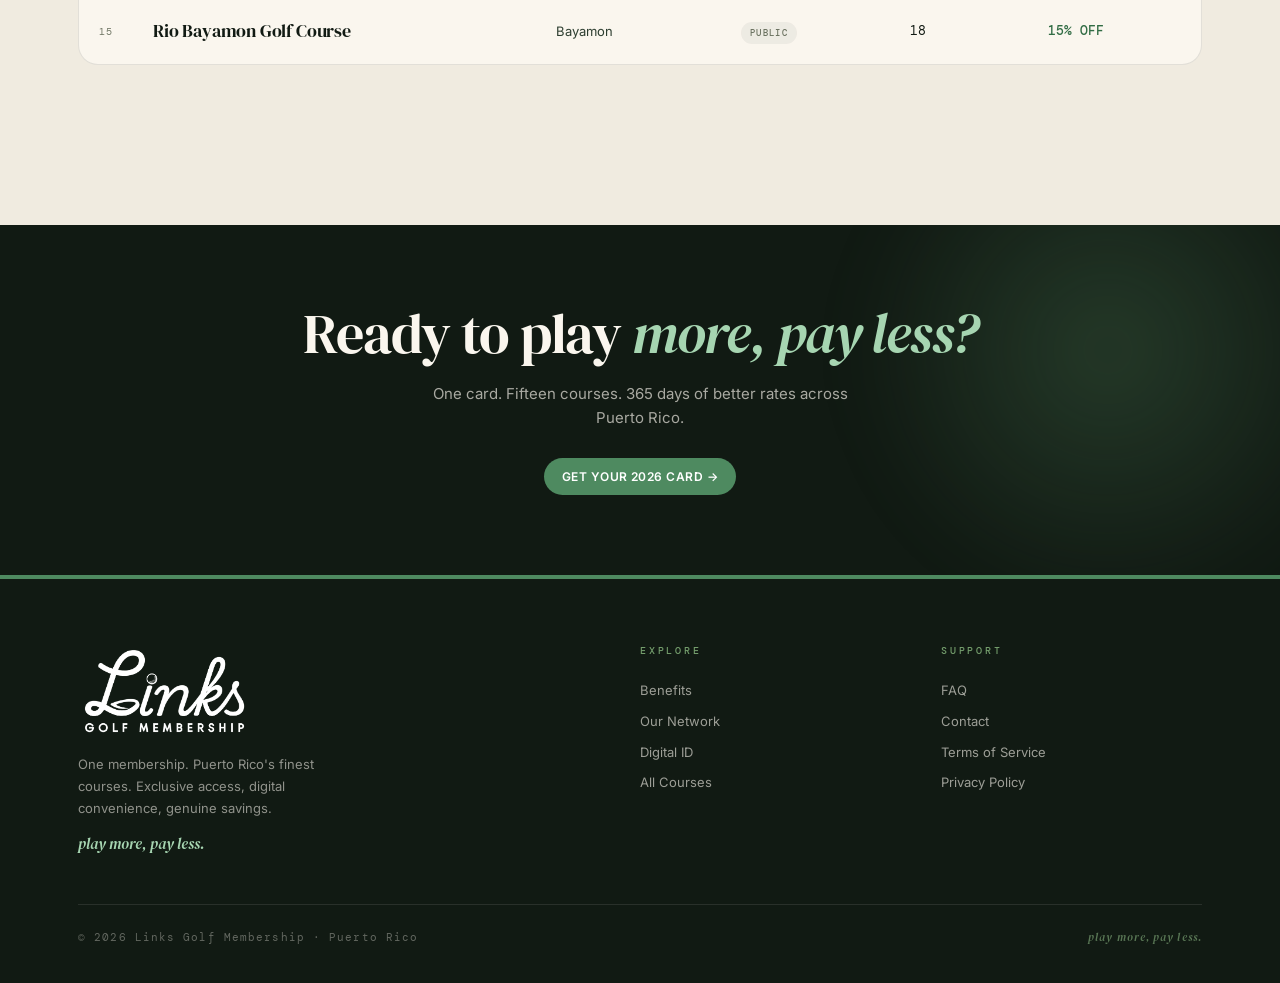
==== commit a3ad3002: "Bump pill and table header font size for legibility Both .pill (filter buttons) and .dir thead th (t" ====
--- a/courses.html
+++ b/courses.html
@@ -92,7 +92,7 @@
 .search input::placeholder { color: var(--muted); }
 .search svg { position: absolute; left: 14px; top: 50%; transform: translateY(-50%); color: var(--muted); }
 .pills { display: flex; gap: 7px; flex-wrap: wrap; }
-.pill { padding: 8px 16px; border-radius: 999px; background: var(--cream); border: 1px solid var(--line); font-family: var(--f-mono); font-size: 9px; letter-spacing: .18em; text-transform: uppercase; font-weight: 500; cursor: pointer; transition: all .2s; color: var(--ink-soft); }
+.pill { padding: 8px 16px; border-radius: 999px; background: var(--cream); border: 1px solid var(--line); font-family: var(--f-mono); font-size: 11px; letter-spacing: .18em; text-transform: uppercase; font-weight: 500; cursor: pointer; transition: all .2s; color: var(--ink-soft); }
 .pill:hover { border-color: var(--ink); color: var(--ink); }
 .pill.on { background: var(--ink); color: var(--cream); border-color: var(--ink); }
 
@@ -102,7 +102,7 @@
 .dir { background: var(--cream); border: 1px solid var(--line); border-radius: var(--radius-lg); overflow: hidden; }
 .dir table { width: 100%; border-collapse: collapse; font-size: 14px; }
 .dir thead tr { background: var(--ink); color: var(--cream); }
-.dir thead th { text-align: left; padding: 14px 20px; font-family: var(--f-mono); font-size: 9px; letter-spacing: .22em; text-transform: uppercase; font-weight: 500; }
+.dir thead th { text-align: left; padding: 14px 20px; font-family: var(--f-mono); font-size: 11px; letter-spacing: .22em; text-transform: uppercase; font-weight: 500; }
 .dir thead th.sortable { cursor: pointer; user-select: none; transition: color .15s; }
 .dir thead th.sortable:hover { color: var(--sage-light); }
 .dir thead th .arrow { display: inline-block; margin-left: 5px; opacity: .3; font-size: 8px; transition: opacity .15s, transform .15s; }
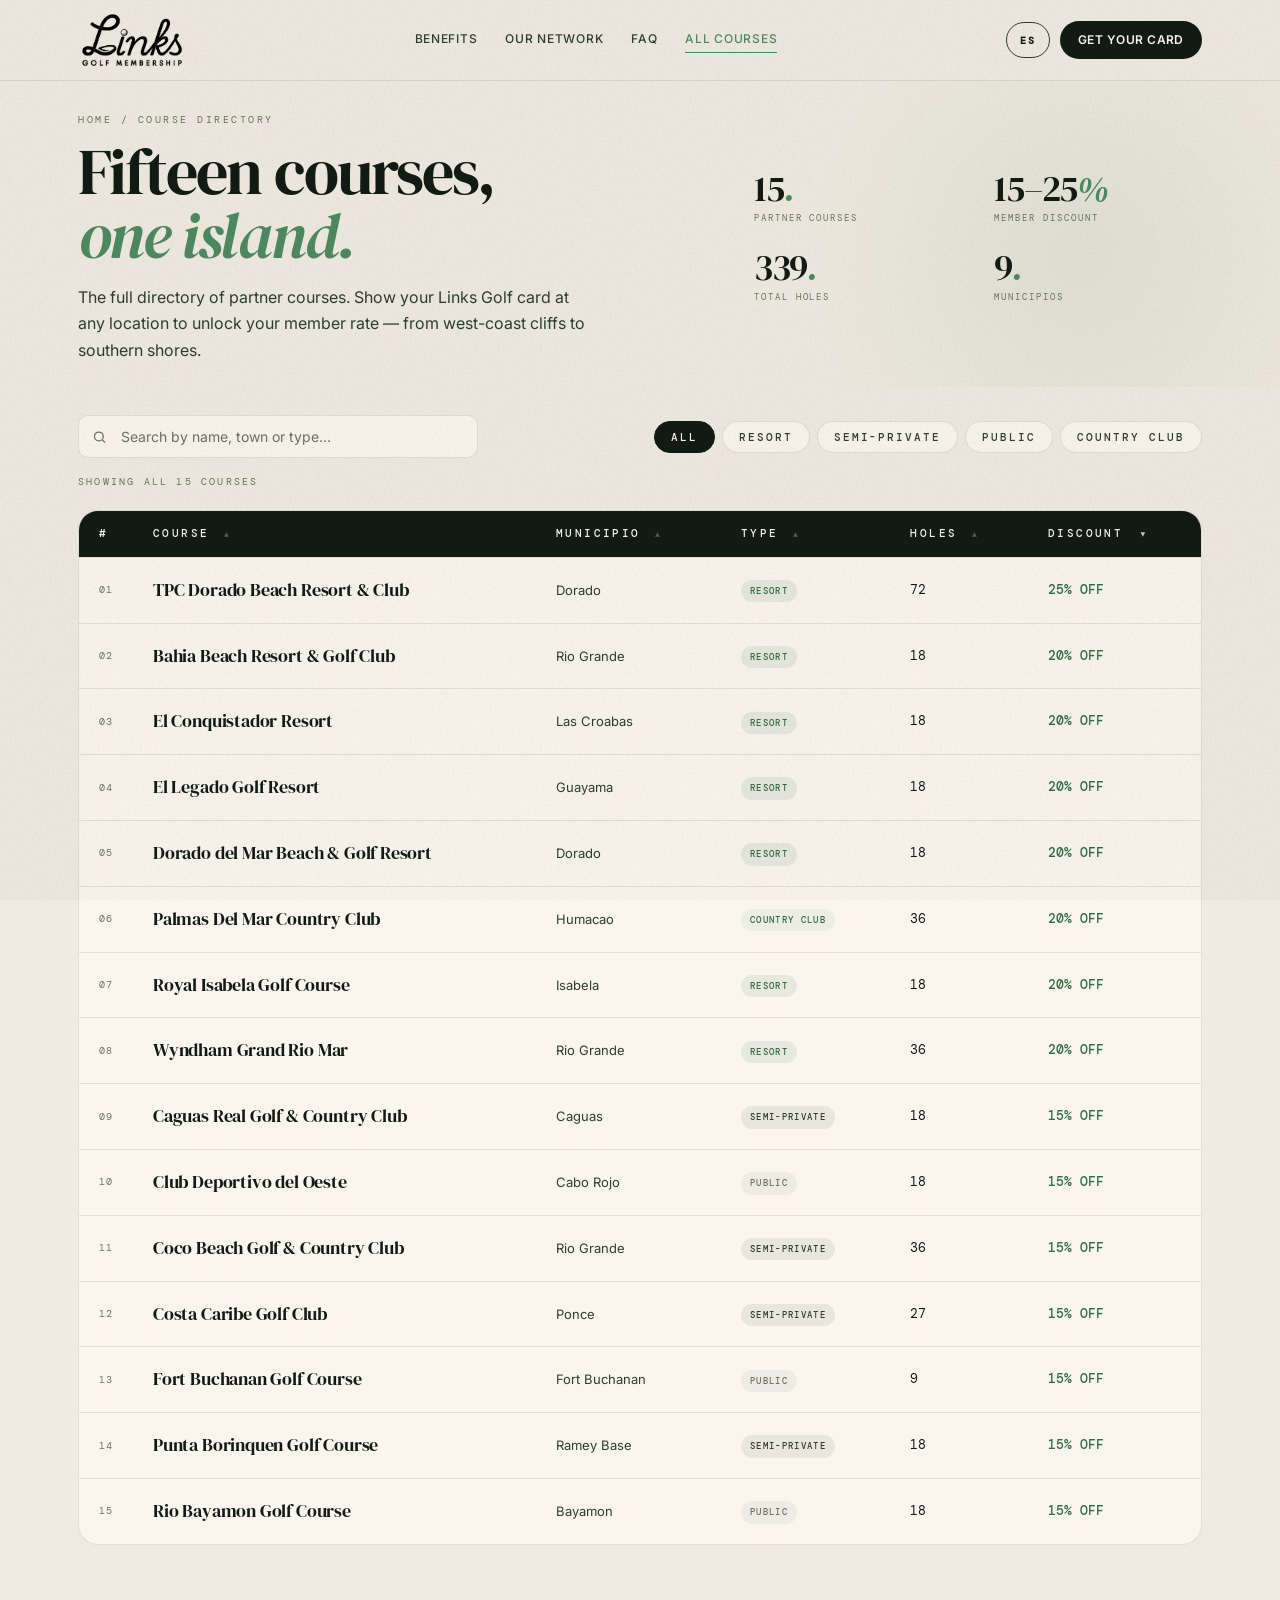
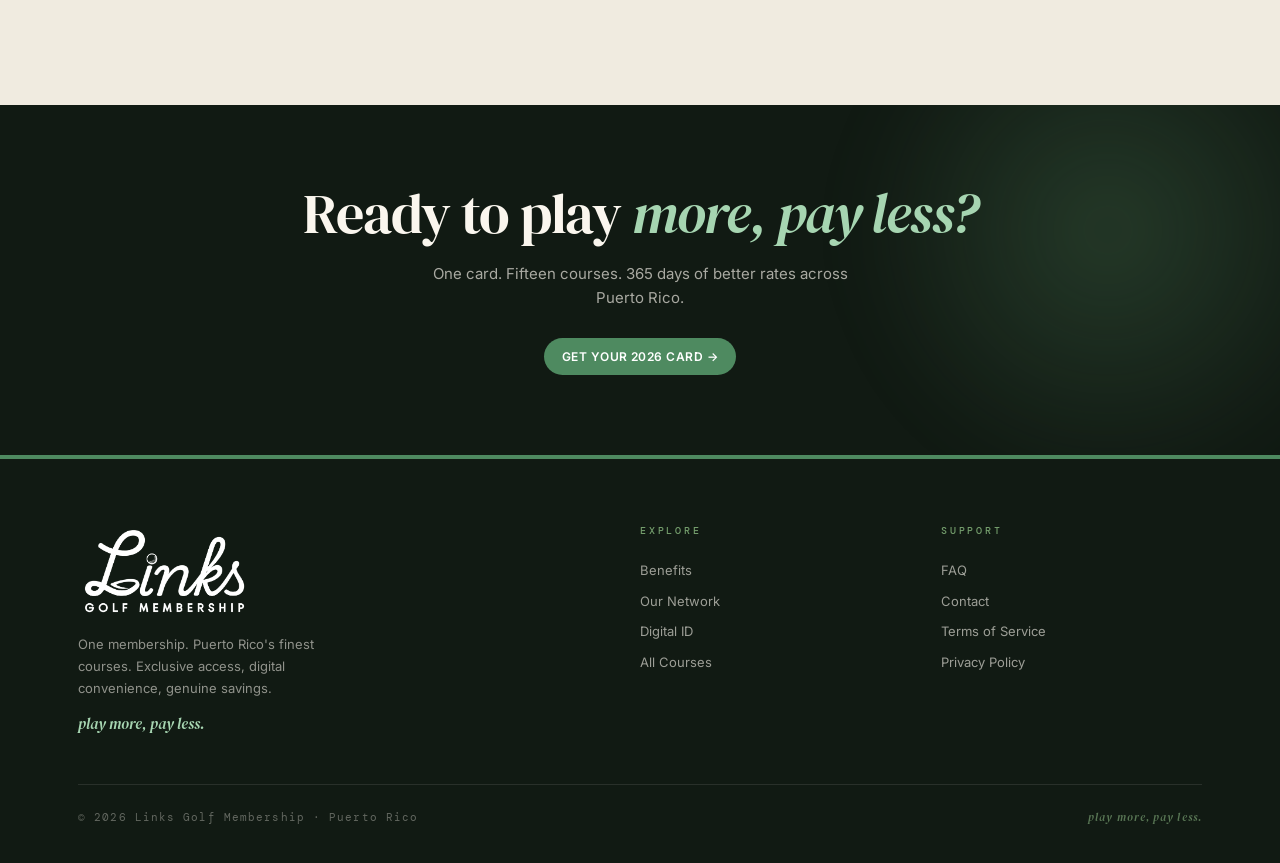
==== commit 36d3e375: "Two-column page-head with stats card; tighten toolbar gap Move .stats-strip from a full-width row be" ====
--- a/courses.html
+++ b/courses.html
@@ -79,13 +79,16 @@
 .page-head h1 em { color: var(--sage); font-style: italic; }
 .page-head p { font-size: 16px; color: var(--ink-soft); max-width: 520px; margin: 16px 0 0; position: relative; z-index: 2; line-height: 1.65; }
 
-.stats-strip { display: flex; gap: 40px; margin-top: 40px; flex-wrap: wrap; position: relative; z-index: 2; }
-.stat .n { font-family: var(--f-display); font-size: 40px; line-height: 1; letter-spacing: -.03em; }
+.page-head-grid { display: grid; grid-template-columns: 1.4fr 1fr; gap: 48px; align-items: center; position: relative; z-index: 2; }
+@media (max-width:860px) { .page-head-grid { grid-template-columns: 1fr; gap: 24px; } }
+
+.stats-strip { display: grid; grid-template-columns: 1fr 1fr; gap: 24px 32px; position: relative; z-index: 2; }
+.stat .n { font-family: var(--f-display); font-size: clamp(28px, 3vw, 36px); line-height: 1; letter-spacing: -.03em; }
 .stat .n em { color: var(--sage); font-style: italic; }
 .stat .l { font-family: var(--f-mono); font-size: 9px; letter-spacing: .22em; color: var(--muted); text-transform: uppercase; margin-top: 4px; }
 
 /* TOOLBAR */
-.toolbar { display: flex; justify-content: space-between; align-items: center; gap: 18px; margin: 36px 0 22px; flex-wrap: wrap; }
+.toolbar { display: flex; justify-content: space-between; align-items: center; gap: 18px; margin: 20px 0 16px; flex-wrap: wrap; }
 .search { position: relative; flex: 1; max-width: 400px; min-width: 220px; }
 .search input { width: 100%; padding: 12px 16px 12px 42px; border-radius: 10px; background: var(--cream); border: 1px solid var(--line); font-family: var(--f-sans); font-size: 14px; color: var(--ink); transition: border-color .2s; outline: none; }
 .search input:focus { border-color: var(--sage); }
@@ -195,10 +198,12 @@
 </nav>
 
 <section class="page-head">
-  <div class="wrap">
-    <div class="crumbs"><a href="index.html" data-i18n="crumb.home">Home</a> / <span data-i18n="courses.crumb">Course Directory</span></div>
-    <h1 data-i18n="courses.h1">Fifteen courses,<br/><em>one island.</em></h1>
-    <p data-i18n="courses.intro">The full directory of partner courses. Show your Links Golf card at any location to unlock your member rate — from west-coast cliffs to southern shores.</p>
+  <div class="wrap page-head-grid">
+    <div>
+      <div class="crumbs"><a href="index.html" data-i18n="crumb.home">Home</a> / <span data-i18n="courses.crumb">Course Directory</span></div>
+      <h1 data-i18n="courses.h1">Fifteen courses,<br/><em>one island.</em></h1>
+      <p data-i18n="courses.intro">The full directory of partner courses. Show your Links Golf card at any location to unlock your member rate — from west-coast cliffs to southern shores.</p>
+    </div>
     <div class="stats-strip">
       <div class="stat"><div class="n">15<em>.</em></div><div class="l" data-i18n="courses.stat.1">Partner Courses</div></div>
       <div class="stat"><div class="n">15–25<em>%</em></div><div class="l" data-i18n="courses.stat.2">Member Discount</div></div>
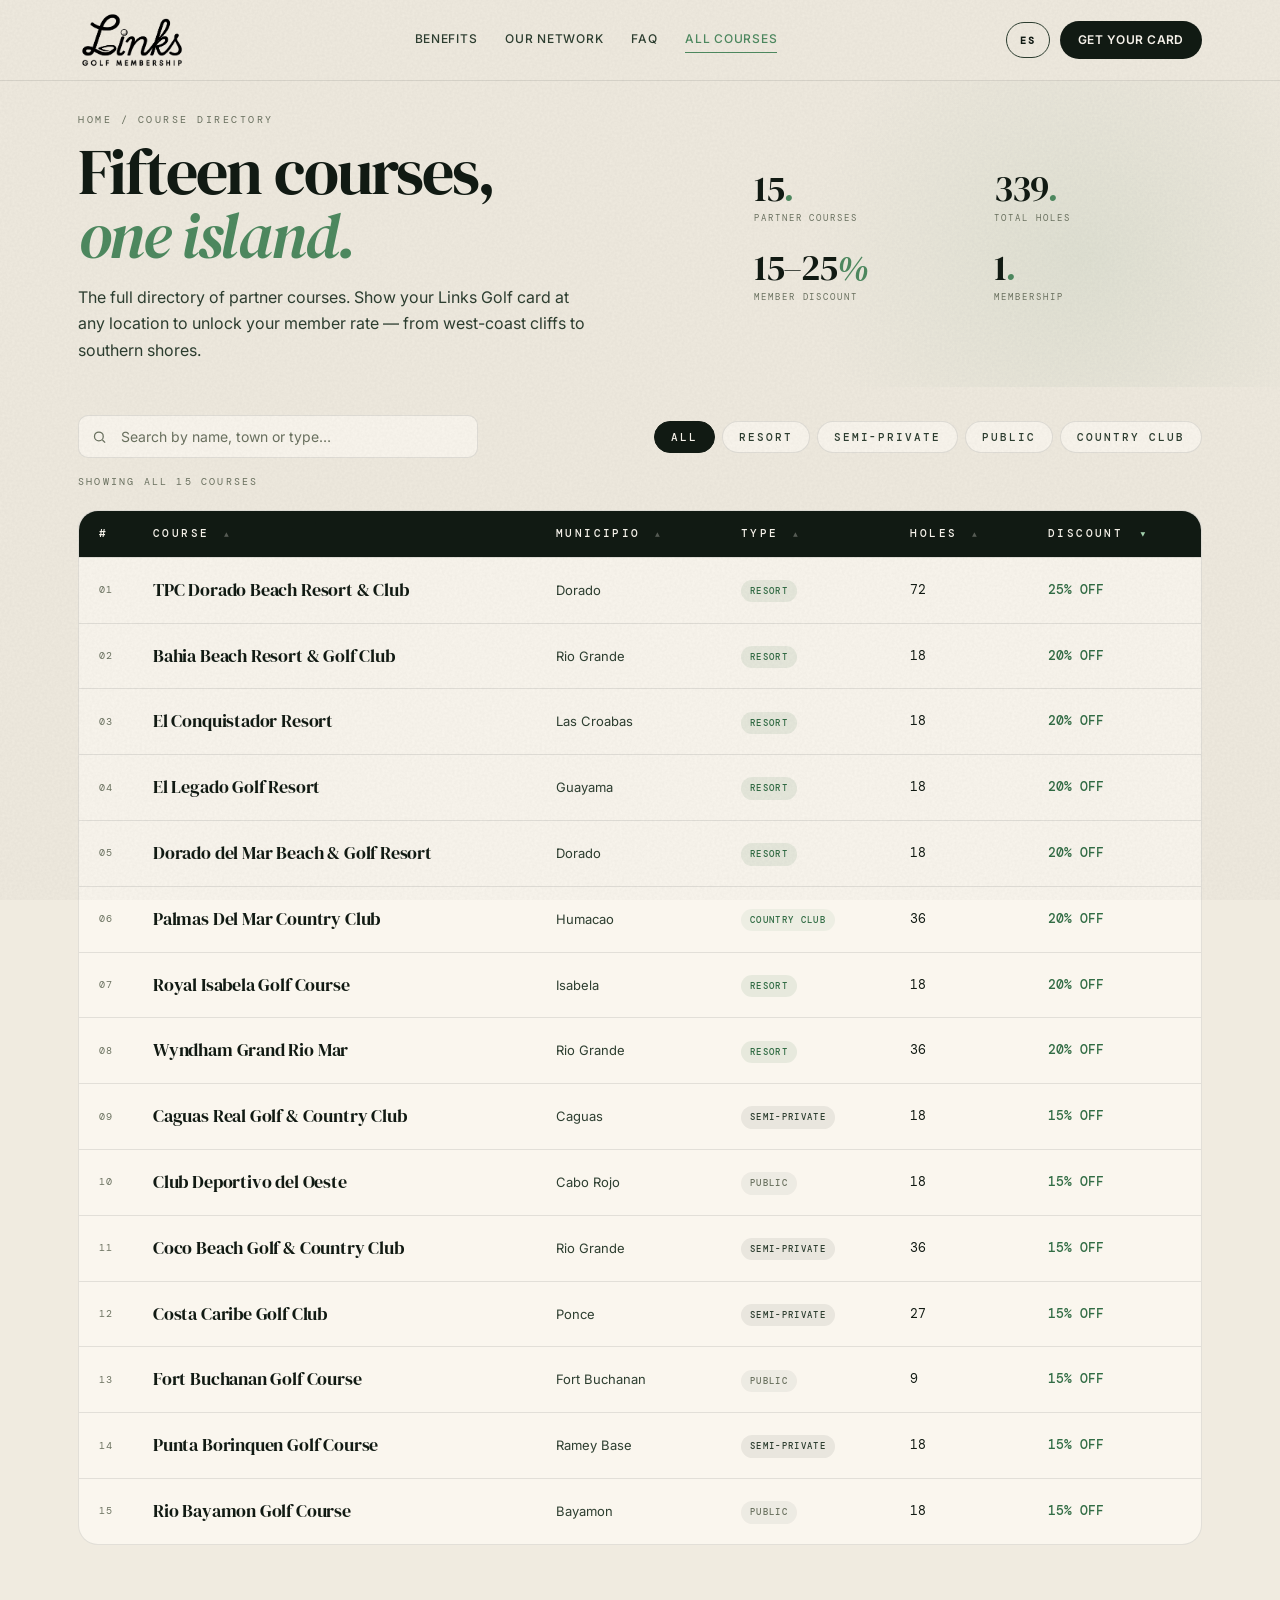
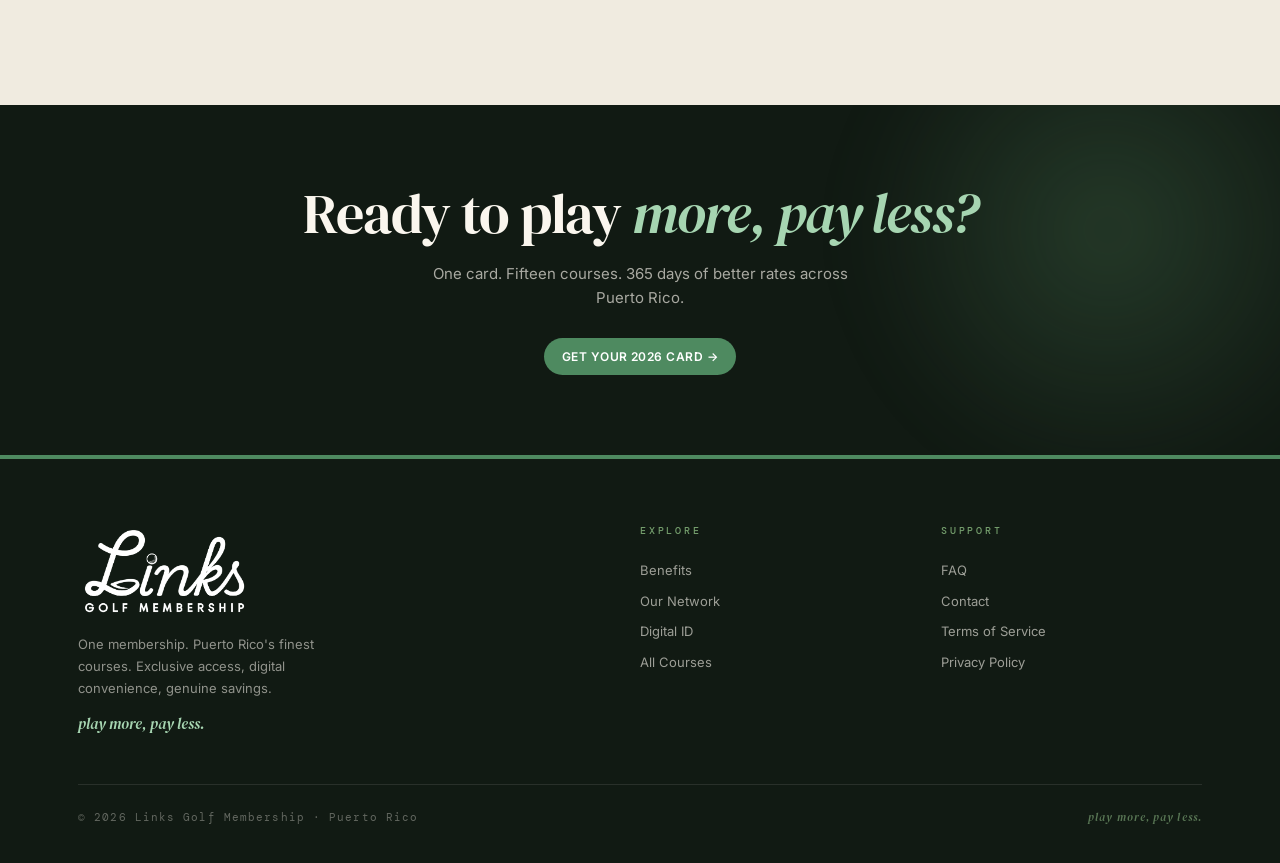
==== commit a6b12f70: "Replace Municipios stat with Membership and re-pair stat rows The number of municipios isn't a meani" ====
--- a/courses.html
+++ b/courses.html
@@ -206,9 +206,9 @@
     </div>
     <div class="stats-strip">
       <div class="stat"><div class="n">15<em>.</em></div><div class="l" data-i18n="courses.stat.1">Partner Courses</div></div>
+      <div class="stat"><div class="n">339<em>.</em></div><div class="l" data-i18n="courses.stat.3">Total Holes</div></div>
       <div class="stat"><div class="n">15–25<em>%</em></div><div class="l" data-i18n="courses.stat.2">Member Discount</div></div>
-      <div class="stat"><div class="n">339<em>.</em></div><div class="l" data-i18n="courses.stat.3">Total Holes</div></div>
-      <div class="stat"><div class="n">9<em>.</em></div><div class="l" data-i18n="courses.stat.4">Municipios</div></div>
+      <div class="stat"><div class="n">1<em>.</em></div><div class="l" data-i18n="courses.stat.4">Membership</div></div>
     </div>
   </div>
 </section>
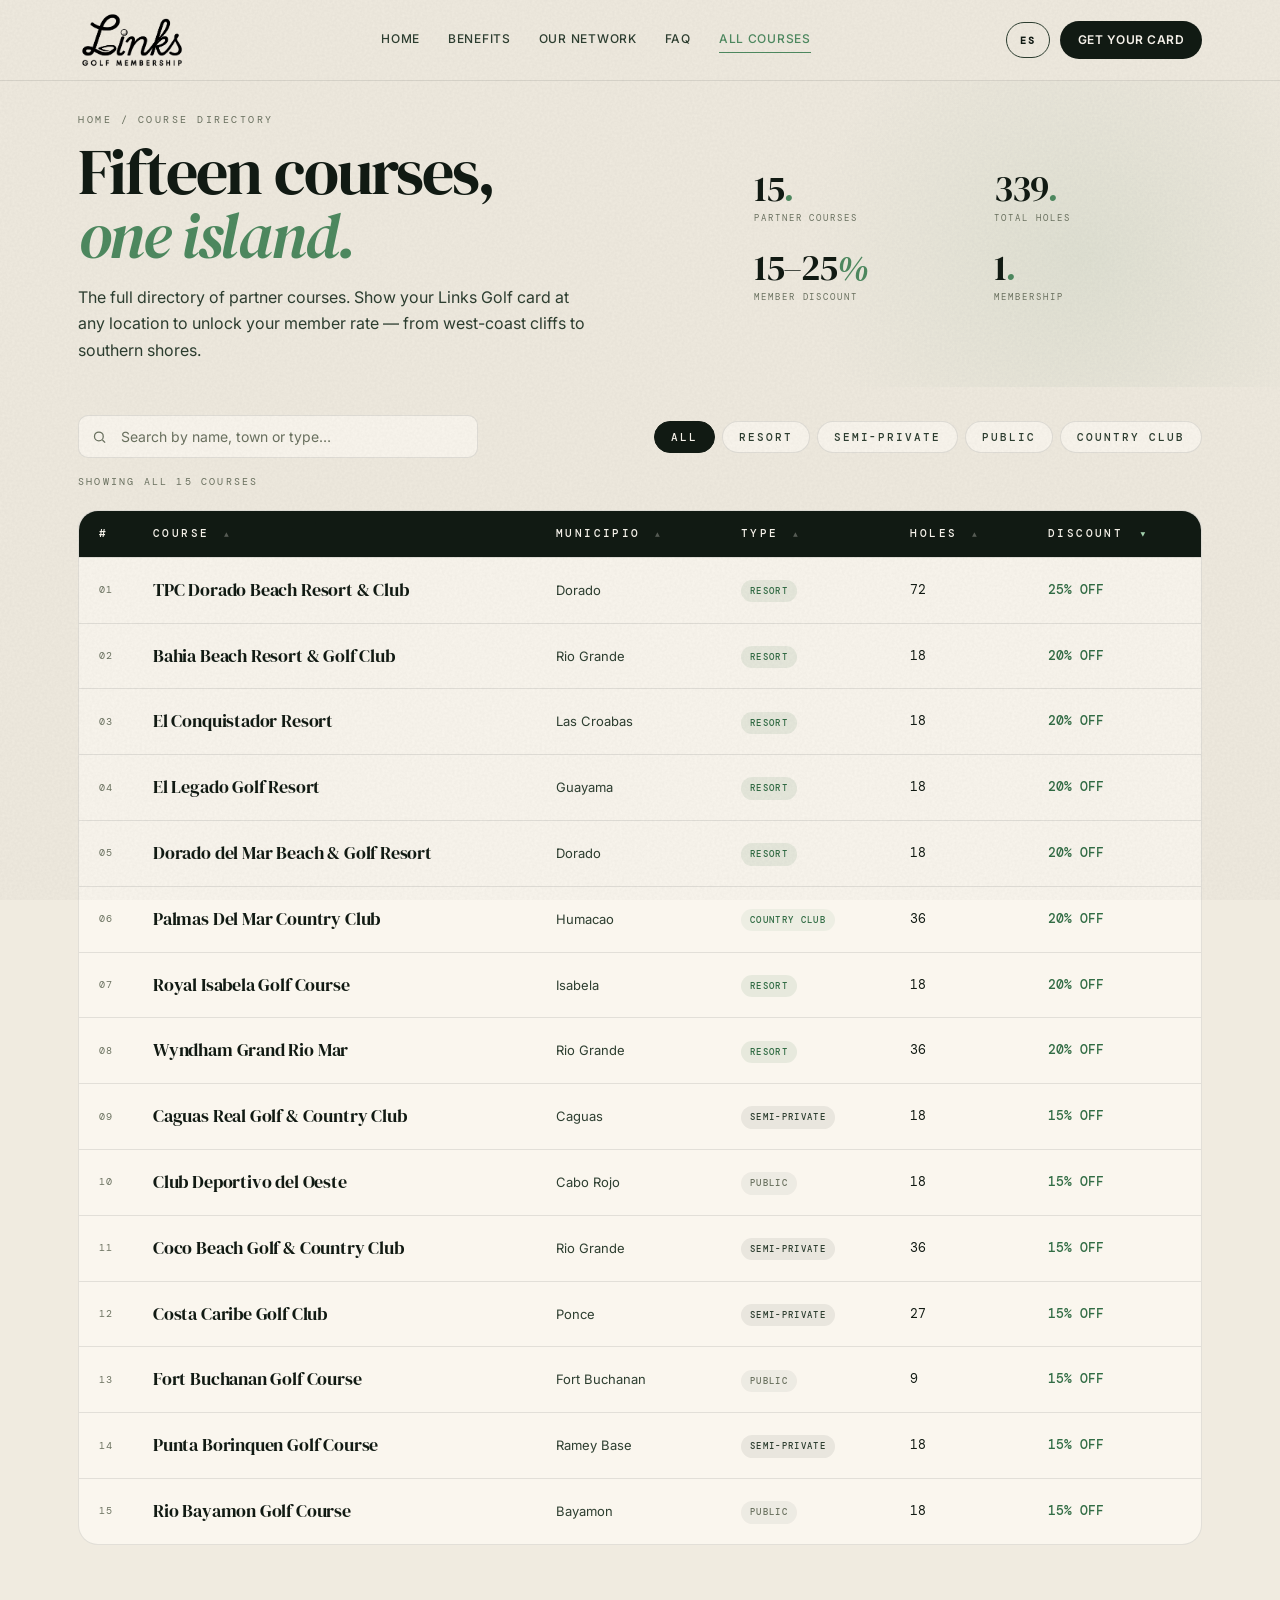
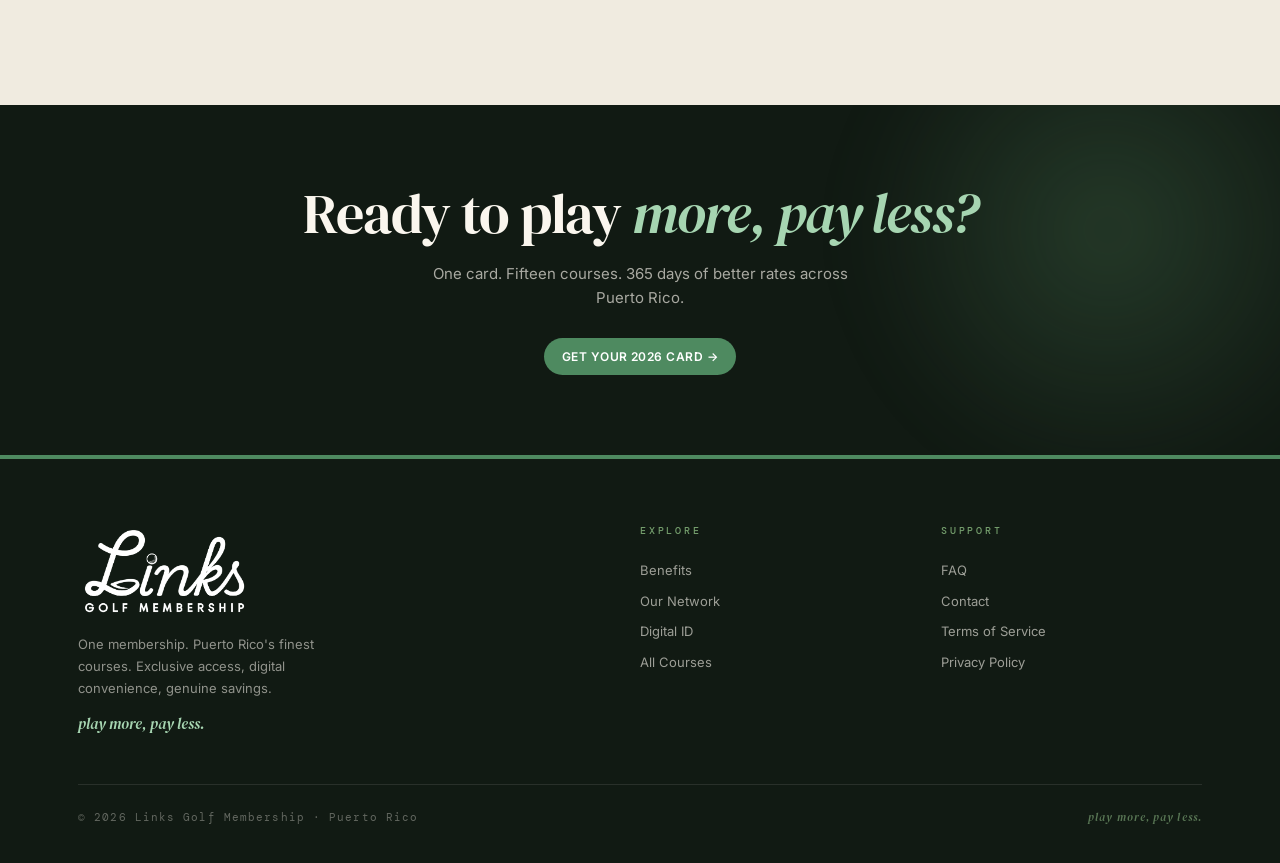
==== commit 6d731a03: "Add Home nav link; route FAQ nav to #faq section - Add a "Home" link as the first nav item (and in t" ====
--- a/courses.html
+++ b/courses.html
@@ -172,9 +172,10 @@
       <img class="logo-img" src="images/links-golf-membership-3.png" alt="Links Golf Membership"/>
     </a>
     <div class="nav-links">
+      <a href="index.html" data-i18n="nav.home">Home</a>
       <a href="index.html#benefits" data-i18n="nav.benefits">Benefits</a>
       <a href="index.html#network" data-i18n="nav.network">Our Network</a>
-      <a href="faq.html" data-i18n="nav.faq">FAQ</a>
+      <a href="index.html#faq" data-i18n="nav.faq">FAQ</a>
       <a href="courses.html" class="active" data-i18n="nav.courses">All Courses</a>
     </div>
     <div class="nav-cta" style="display:flex;align-items:center;gap:10px;">
@@ -189,9 +190,10 @@
     </div>
   </div>
   <div class="mobile-panel" id="mobilePanel">
+    <a href="index.html" data-i18n="nav.home">Home</a>
     <a href="index.html#benefits" data-i18n="nav.benefits">Benefits</a>
     <a href="index.html#network" data-i18n="nav.network">Our Network</a>
-    <a href="faq.html" data-i18n="nav.faq">FAQ</a>
+    <a href="index.html#faq" data-i18n="nav.faq">FAQ</a>
     <a href="courses.html" data-i18n="nav.courses">All Courses</a>
     <a href="index.html#join" class="btn btn-primary" style="width:fit-content;margin-top:4px;" data-i18n="nav.cta">Get Your Card</a>
   </div>
